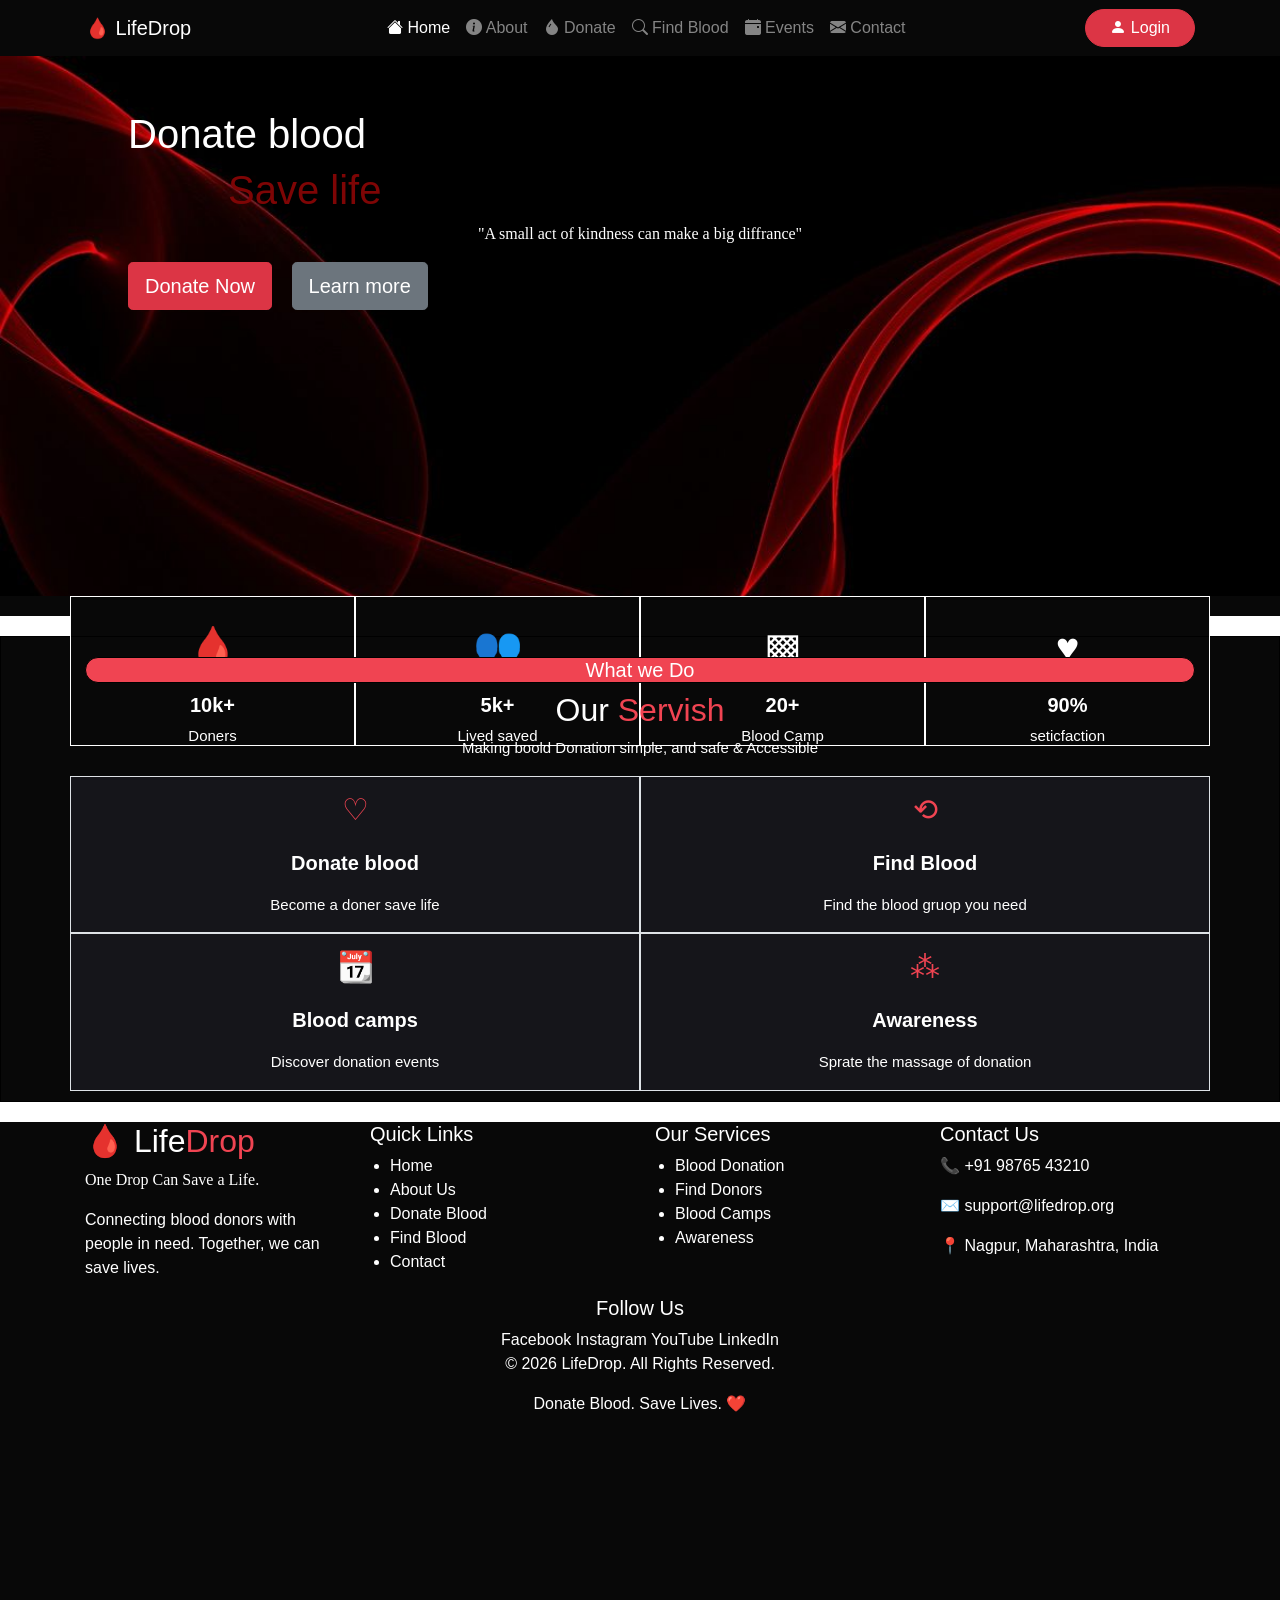
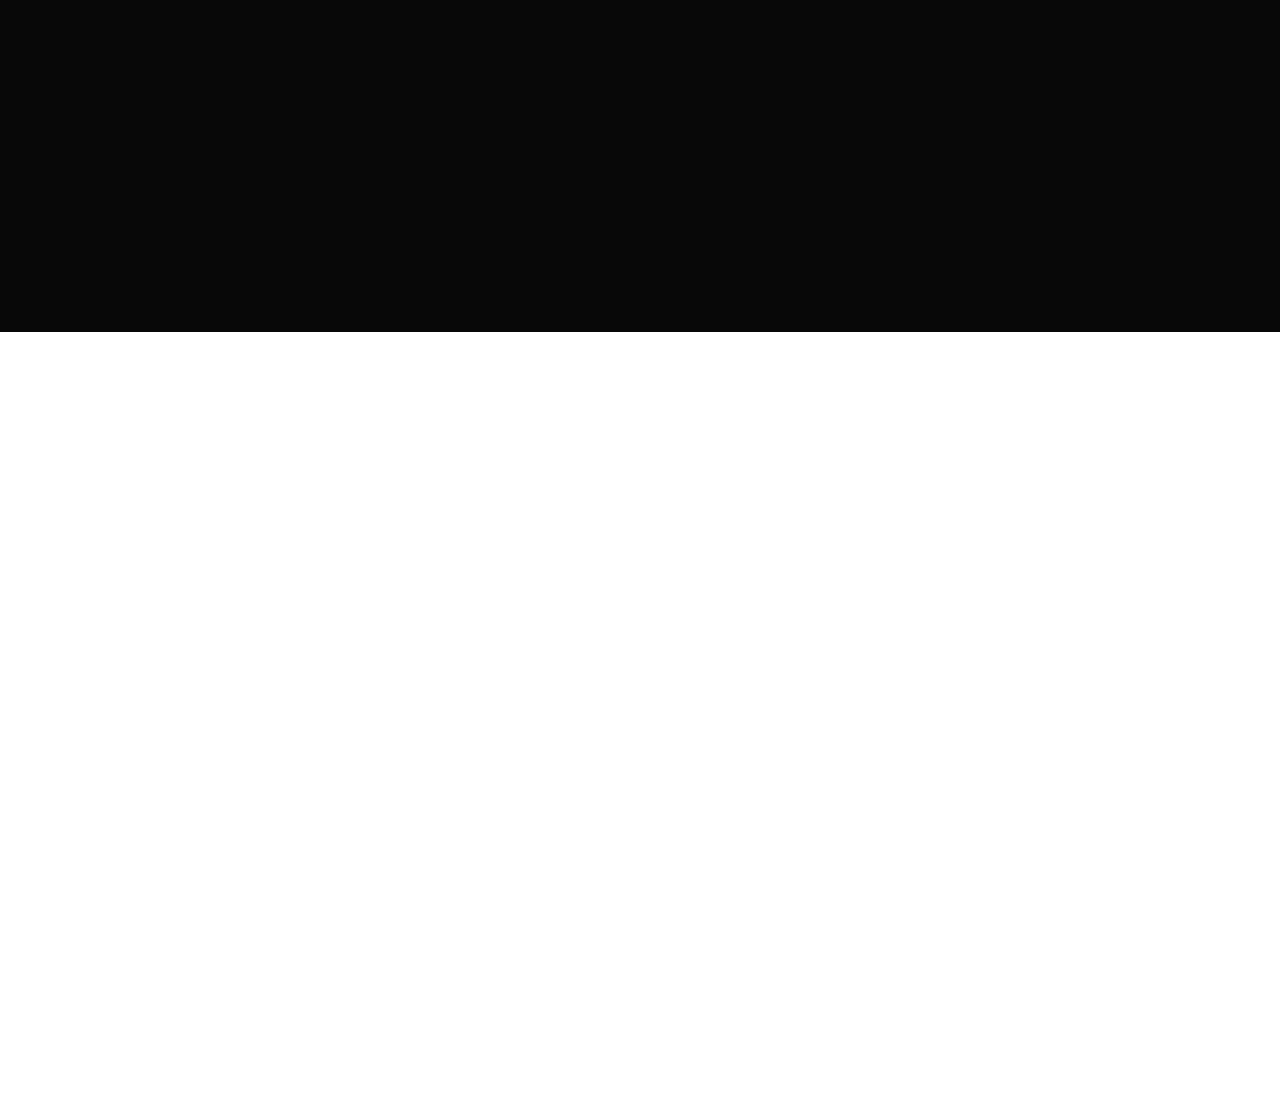
==== index.html @ 9dd8d0e2 "first commit" ====
<!DOCTYPE html>
<html lang="en">

<head>
    <meta charset="UTF-8">
    <link rel="icon" href="Aseats/logo.jpg">
    <meta name="viewport" content="width=device-width, initial-scale=1.0">
    <link rel="stylesheet" href="https://cdn.jsdelivr.net/npm/bootstrap@4.5.3/dist/css/bootstrap.min.css"
        integrity="sha384-TX8t27EcRE3e/ihU7zmQxVncDAy5uIKz4rEkgIXeMed4M0jlfIDPvg6uqKI2xXr2" crossorigin="anonymous">
    <link rel="stylesheet" href="https://cdn.jsdelivr.net/npm/bootstrap-icons@1.11.3/font/bootstrap-icons.css">
    <script src="https://cdn.jsdelivr.net/npm/bootstrap@5.3.3/dist/js/bootstrap.bundle.min.js"></script>


    <title>life-drop</title>
    <link rel="stylesheet" href="style.css">

</head>

<body>
    <div class="p1">
        <nav class="navbar navbar-expand-lg navbar-dark c1">
            <div class="container">


                <a class="navbar-brand" href="#">
                    🩸 LifeDrop
                </a>


                <button class="navbar-toggler" type="button" data-bs-toggle="collapse" data-bs-target="#navbarMenu">
                    <span class="navbar-toggler-icon"></span>
                </button>


                <div class="collapse navbar-collapse" id="navbarMenu">

                    <ul class="navbar-nav mx-auto">

                        <li class="nav-item">
                            <a class="nav-link active" href="index.html">
                                <i class="bi bi-house-fill"></i> Home
                            </a>
                        </li>

                        <li class="nav-item">
                            <a class="nav-link" href="about.html">
                                <i class="bi bi-info-circle-fill"></i> About
                            </a>
                        </li>

                        <li class="nav-item">
                            <a class="nav-link" href="donate.html">
                                <i class="bi bi-droplet-fill"></i> Donate
                            </a>
                        </li>

                        <li class="nav-item">
                            <a class="nav-link" href="find-blood.html">
                                <i class="bi bi-search"></i> Find Blood
                            </a>
                        </li>

                        <li class="nav-item">
                            <a class="nav-link" href="events.html">
                                <i class="bi bi-calendar-event-fill"></i> Events
                            </a>
                        </li>

                        <li class="nav-item">
                            <a class="nav-link" href="contact.html">
                                <i class="bi bi-envelope-fill"></i> Contact
                            </a>
                        </li>

                    </ul>


                    <a href="login.html" class="btn btn-danger rounded-pill px-4">
                        <i class="bi bi-person-fill"></i> Login
                    </a>

                </div>

            </div>
        </nav>

        <div class="hero-section">

            <div class="left">

                <div class="h1">
                    <h1>Donate blood</h1>
                </div>

                <div class="h2">
                    <h1>Save life</h1>
                </div>

                <p class="pa">"A small act of kindness can make a big diffrance"</p>

                <div class="button">

                    <button type="button" class="btn btn-primary btn-lg btn-danger b1"><a href="donate.html">Donate Now
                        </a></button>
                    <button type="button" class="btn btn-secondary btn-lg b2"><a href="#">Learn more</a></button>

                </div>

            </div>

            <div class="right">

                <!-- logo -->
            </div>


        </div>
  <div class="center">
        <div class="container con">
            <div class="row">
                <div class="col-6 col-md-6 col-lg-3 b ">
                    <p class="blood">🩸</p>
                    <h4 class="b-t">10k+</h4>
                    <p class="b-tt">Doners</p>

                </div>


                <div class="col-6 col-md-6 col-lg-3 b">
                    <p class="blood">👥</p>
                    <h4 class="b-t">5k+</h4>
                    <p class="b-tt">Lived saved</p>

                </div>


                <div class="col-6 col-md-6 col-lg-3 b ">
                    <p class="blood">▩</p>
                    <h4 class="b-t">20+</h4>
                    <p class="b-tt">Blood Camp</p>

                </div>


                <div class="col-6 col-md-6 col-lg-3 b">
                    <p class="blood">♥️</p>
                    <h4 class="b-t">90%</h4>
                    <p class="b-tt">seticfaction</p>

                </div>


            </div>
        </div>
</div>
        <section>
            <div class="container hight">

                <div class="row">
                    <div class="col-12 ">

                        <h3 class="si">What we Do</h3>
                        <h2 class="o">Our <span>Servish</span></h1>

                            <p class="li">Making boold Donation simple, and safe & Accessible </p>



                    </div>
                </div>

                <div class="row">

                    <div class="col-12 col-md-6 col-lg-6 border c-1">
                        <p class="hard">♡</p>
                        <p class="donation"> Donate blood </p>
                        <p class="donation-gide">Become a doner save life</p>
                    </div>

                    <div class="col-12 col-md-6 col-lg-6 border c-1">
                        <p class="hard">⟲</p>
                        <p class="donation"> Find Blood </p>
                        <p class="donation-gide">Find the blood gruop you need</p>
                    </div>

                    <div class="col-12 col-md-6 col-lg-6 border c-1">
                        <p class="hard">📆</p>
                        <p class="donation">Blood camps </p>
                        <p class="donation-gide">Discover donation events</p>
                    </div>

                    <div class="col-12 col-md-6 col-lg-6 border c-1">
                        <p class="hard">⁂</p>
                        <p class="donation">Awareness </p>
                        <p class="donation-gide">Sprate the massage of donation</p>
                    </div>
                </div>
            </div>

        </section>

     
<footer class="lifedrop-footer">
    <div class="container">
        <div class="row">

            <div class="col-12 col-md-6 col-lg-3">
                <h2 class="footer-logo">
                    🩸 Life<span>Drop</span>
                </h2>
                <p class="save-tag">One Drop Can Save a Life.</p>
                <p>
                    Connecting blood donors with people
                    in need. Together, we can save lives.
                </p>
            </div>

            <div class="col-6 col-md-6 col-lg-3 ">
                <h5>Quick Links</h5>
                <ul class="q-1">
                    <li>
                        <a href="index.html">Home</a>
                    </li>
                    <li>
                        <a href="about.html">About Us</a>
                    </li>
                    <li>
                        <a href="donate.html">Donate Blood</a>
                    </li>
                    <li>
                        <a href="find-blood.html">Find Blood</a>
                    </li>
                    <li>
                        <a href="contact.html">Contact</a>
                    </li>
                </ul>
            </div>

            <div class="col-6 col-md-6 col-lg-3">
                <h5>Our Services</h5>
                <ul class="q-1">
                    <li>
                        <a href="donate.html">Blood Donation</a>
                    </li>
                    <li>
                        <a href="find-blood.html">Find Donors</a>
                    </li>
                    <li>
                        <a href="events.html">Blood Camps</a>
                    </li>
                    <li>
                        <a href="#">Awareness</a>
                    </li>
                </ul>
            </div>

            <div class="col-12 col-md-6 col-lg-3 end">
                <h5>Contact Us</h5>
                <p>📞 +91 98765 43210</p>
                <p>✉ support@lifedrop.org</p>
                <p>📍 Nagpur, Maharashtra, India</p>
            </div>

        </div>

        <div class="footer-social">
            <h5>Follow Us</h5>
            <a href="#">Facebook</a>
            <a href="#">Instagram</a>
            <a href="#">YouTube</a>
            <a href="#">LinkedIn</a>
        </div>

        <div class="footer-bottom">
            <p>© 2026 LifeDrop. All Rights Reserved.</p>
            <p>Donate Blood. Save Lives. ❤️</p>
        </div>
    </div>
</footer>

   
    </div>
</body>

</html>
---- style.css ----
*{
    margin: 0;
    padding: 0;
    box-sizing: border-box;
}

.p1{

    height: 300vh;
    width: 100%;
    /* background-color: #080808; */
}
.c1{

    background-color: #080808;
    color: white;
    position: sticky;
    top: 0;
    z-index: 1;

}

.hero-section{

    height: 20%;
    width: 100%;
    background-image: url("Aseats/hero1.jpg");
    background-size: cover;
    /* border: 1px solid black; */
    display: flex;
    justify-content: center;
    align-items: center;
    
}

.left{

    height: 80%;
    width: 80%;
    /* border: 1px solid black; */
}
.right{
    display: none;
}

.h1{

    font-size:1px;
    color: white;
}
.h2{
   width: 60%;
   margin-left:  100px; 
   color: rgb(126, 5, 5);
}

.pa{
    font-family:cursive;
    text-align: center;
    color: white;
}

.button :hover{

    background-color: rgb(19, 1, 1);
    color: white;


}
a{
    color: white;
    
}

.b2{

    margin-left: 15px;
}

.center{

    background-color: #080808;
    height: 20px;
}
.con{
    
    background-color: #160509;
    background-color: #080808;
} 


.blood{
    font-size: 40px;
    text-align: center;
    margin-top: 20px;
    /* border: 1px solid black; */
}
.blood:hover{
    transform: scale(1.5);
    
}
.b-t{

    font-size: 20px;
    text-align: center;
    font-weight: 800;
    
}
.b-tt{

    font-size: 15px;
    text-align: center;
    
}
.b{
    height: 150px;
    border: 1px solid white;
    color: white;
    /* border: 1px solid black; */
}

section{

  
    width: 100%;
    text-align: center;
    margin-top: 20px;
    border: 1px solid black;
    background-color: #080808;
    color: white;
    padding: 10px;
}
.si{
    margin-top: 10px;
    font-size: 20px;
    border: 1px solid black;
    border-radius: 20px;
    background-color: #F04452;
}
span{

    color: #F04452;
}
.li{

    font-size: 15px;

}

.se{

    font-size: 15px;
}

.hard{

    font-size: 30px;
    color: #F04452;
    margin-top: 10px;
}

.donation{
    font-size: 20px;
    font-weight: 700;
}

.donation-gide{

    font-size: 15px;

}
.c-1{

    background-color: #15151A;
}

.lifedrop-footer{
    height: 30%;
    background-color: #160509;
    background-color: #080808;
    margin-top: 20px;
    color: white;
}


.save-tag{


    font-family: cursive;
}

.q-1{

    margin-left: 20px;
}


.footer-social,.footer-bottom{

    text-align: center;
}
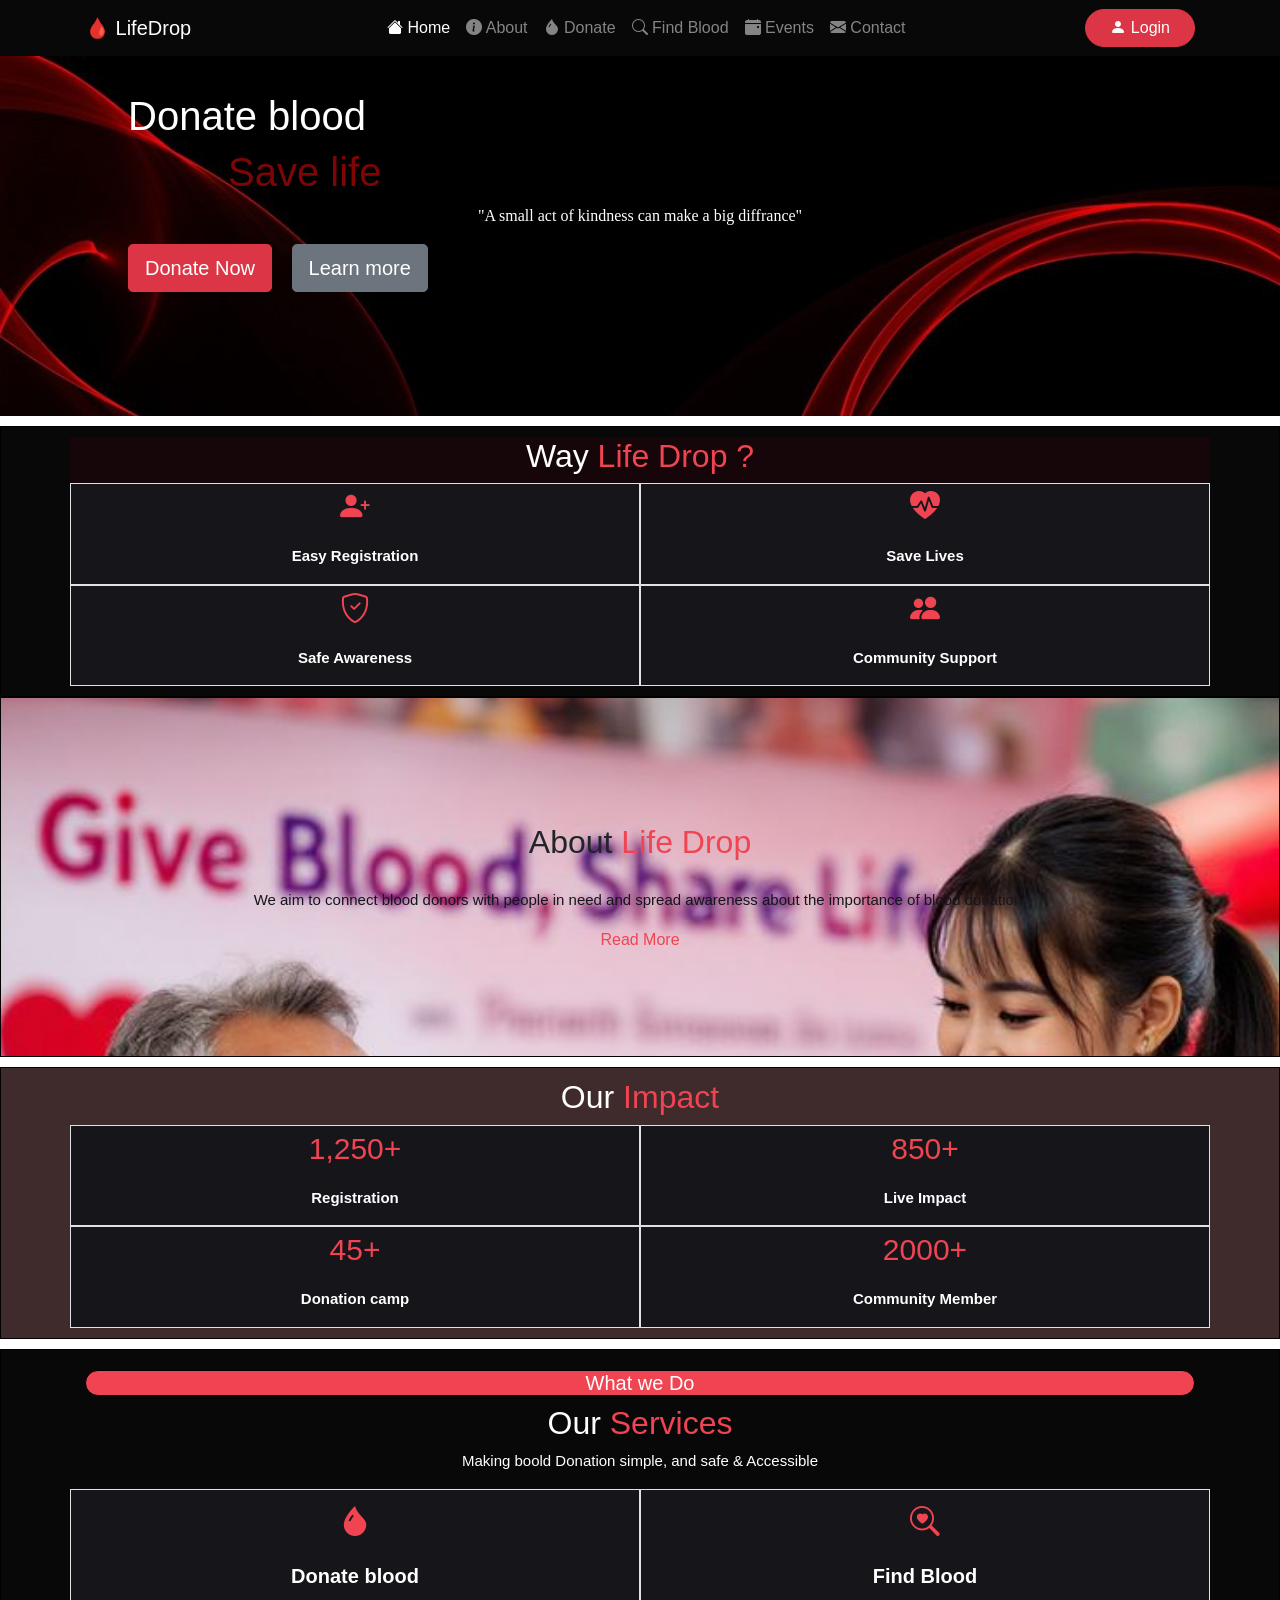
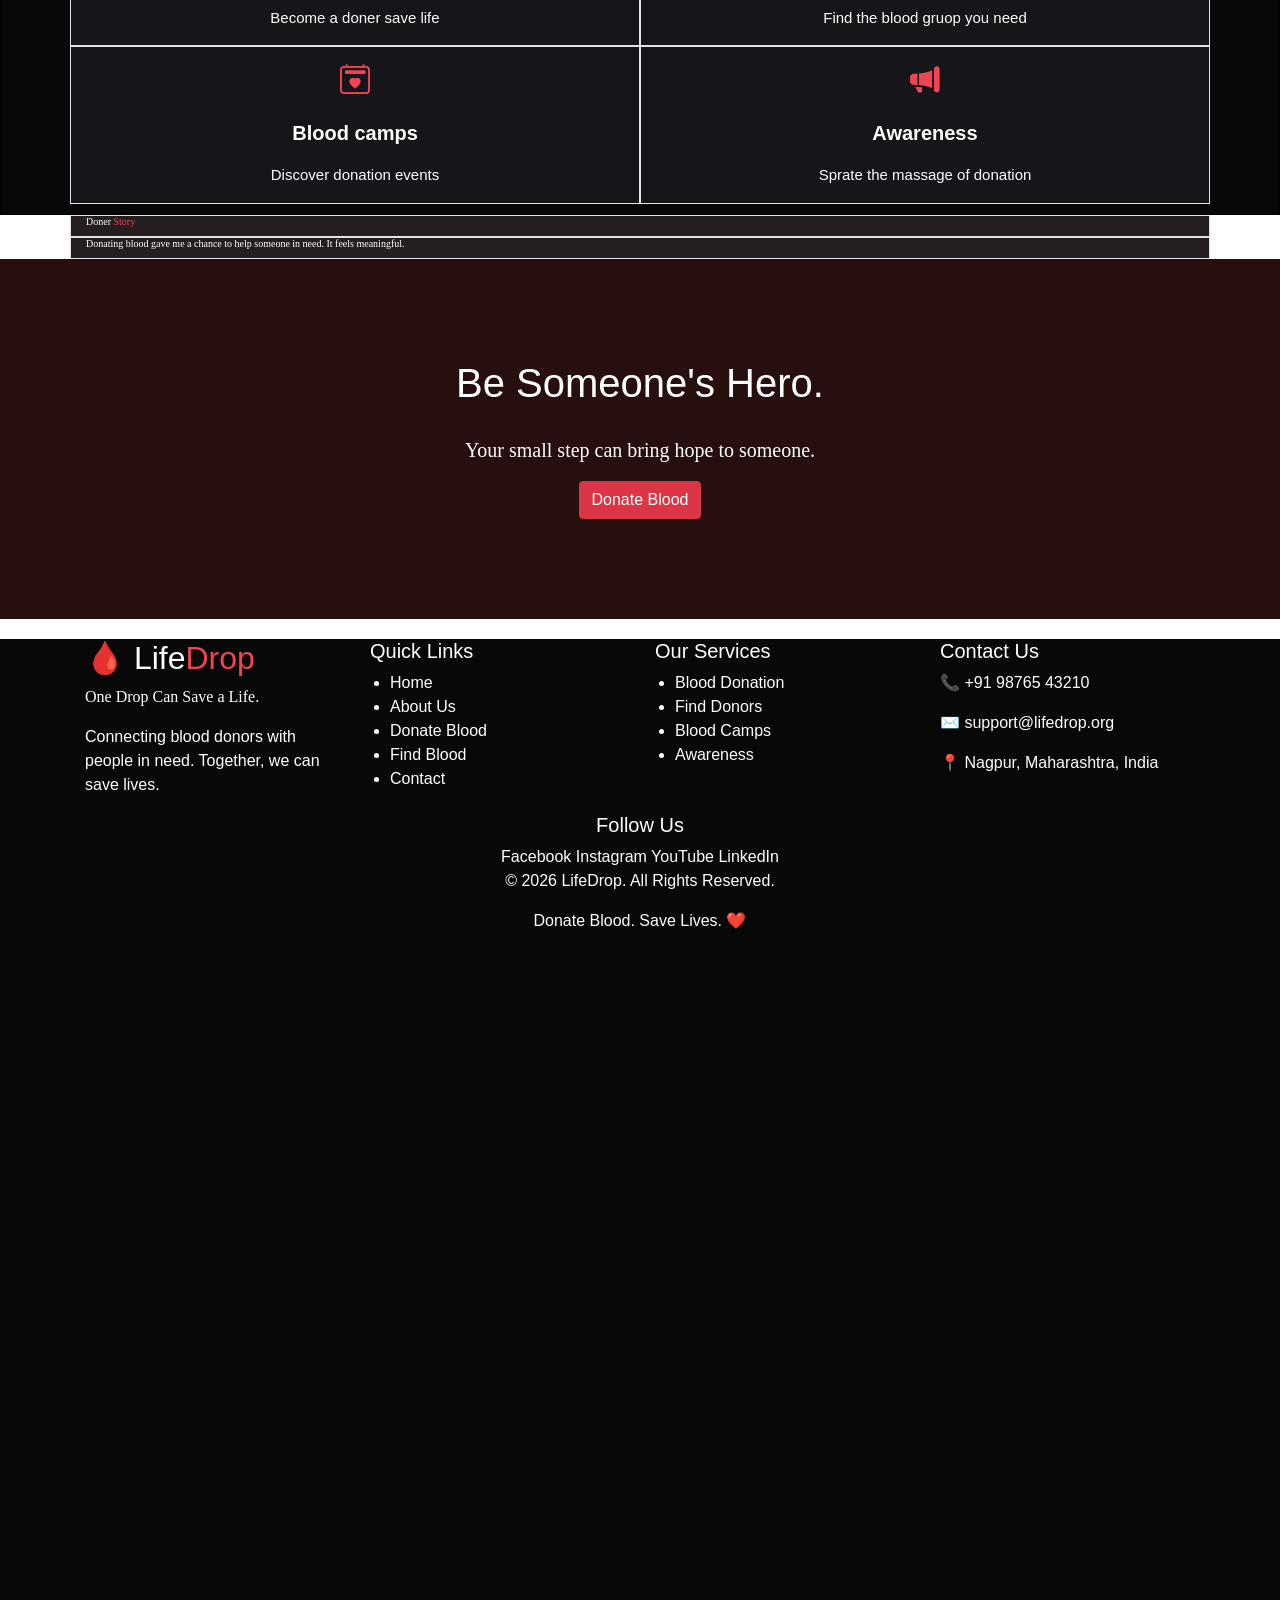
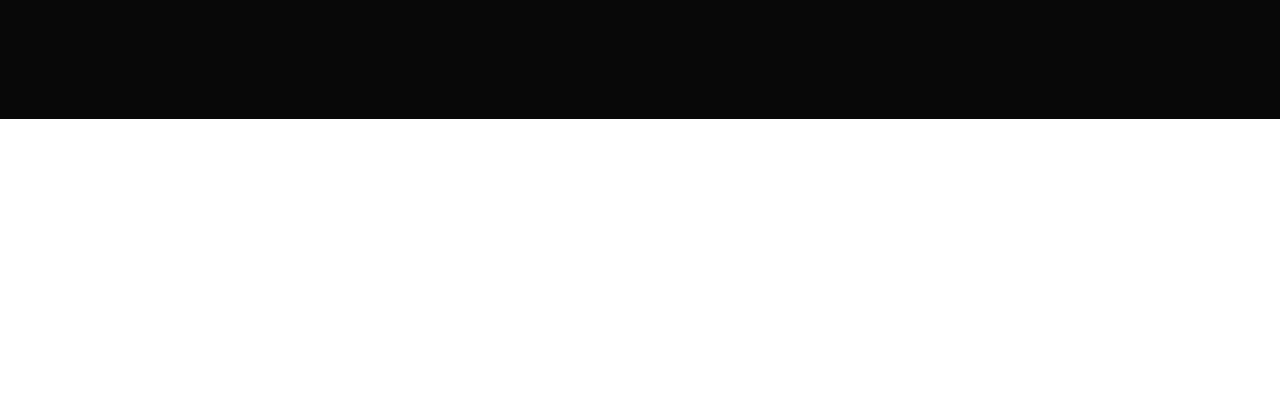
==== commit 9d429c1a: "all commit" ====
--- a/index.html
+++ b/index.html
@@ -115,7 +115,7 @@
 
 
         </div>
-  <div class="center">
+        <!-- <div class="center">
         <div class="container con">
             <div class="row">
                 <div class="col-6 col-md-6 col-lg-3 b ">
@@ -152,7 +152,124 @@
 
             </div>
         </div>
-</div>
+</div> -->
+
+
+
+        <section class="abut-life">
+
+            <div class="container cange-color">
+
+                <div class="row">
+                    <div class="col-12">
+
+                        <h2 class="o">Way <span>Life Drop ?</span></h2>
+
+                    </div>
+                </div>
+
+                <div class="row">
+
+                    <div class="col-12 col-md-6 col-lg-6 border c-1">
+
+                        <p class="contect-1"><i class="bi bi-person-plus-fill"></i>
+                        </p>
+                        <p class="contect-info">Easy Registration</p>
+
+                    </div>
+
+                    <div class="col-12 col-md-6 col-lg-6 border c-1">
+
+                        <p class="contect-1"><i class="bi bi-heart-pulse-fill"></i>
+                        </p>
+                        <p class="contect-info">Save Lives</p>
+
+                    </div>
+
+                    <div class="col-12 col-md-6 col-lg-6 border c-1">
+
+                        <p class="contect-1"><i class="bi bi-shield-check"></i>
+                        </p>
+                        <p class="contect-info">Safe Awareness</p>
+
+                    </div>
+
+                    <div class="col-12 col-md-6 col-lg-6 border c-1">
+
+                        <p class="contect-1"><i class="bi bi-people-fill"></i>
+                        </p>
+                        <p class="contect-info">Community Support</p>
+
+                    </div>
+
+                </div>
+
+            </div>
+
+        </section>
+
+
+        <div class="about-sec">
+
+            <div class="a1"><h2>About <span>Life Drop</span></h2></div>
+            <div class="para"><p class="para">We aim to connect blood donors with people in need and spread awareness about the importance of blood donation.</p></div>
+
+            <div class="ancar"><a class="ancar" href="about.html">Read More</a></div>
+        </div>
+
+  <section class="Our-impact">
+
+            <div class="container ">
+
+                <div class="row">
+                    <div class="col-12 ">
+
+                        <h2 class="o">Our <span>Impact</span></h2>
+
+                    </div>
+                </div>
+
+                <div class="row">
+
+                    <div class="col-12 col-md-6 col-lg-6 border c-1">
+
+                        <p class="contect-1">1,250+
+                        </p>
+                        <p class="contect-info">Registration</p>
+
+                    </div>
+
+                    <div class="col-12 col-md-6 col-lg-6 border c-1">
+
+                        <p class="contect-1">850+
+                        </p>
+                        <p class="contect-info">Live Impact</p>
+
+                    </div>
+
+                    <div class="col-12 col-md-6 col-lg-6 border c-1">
+
+                        <p class="contect-1">45+
+                        </p>
+                        <p class="contect-info">Donation camp</p>
+
+                    </div>
+
+                    <div class="col-12 col-md-6 col-lg-6 border c-1">
+
+                        <p class="contect-1">2000+
+                        </p>
+                        <p class="contect-info">Community Member</p>
+
+                    </div>
+
+                </div>
+
+            </div>
+
+        </section>
+
+
         <section>
             <div class="container hight">
 
@@ -160,7 +277,7 @@
                     <div class="col-12 ">
 
                         <h3 class="si">What we Do</h3>
-                        <h2 class="o">Our <span>Servish</span></h1>
+                        <h2 class="o">Our <span>Services</span></h1>
 
                             <p class="li">Making boold Donation simple, and safe & Accessible </p>
 
@@ -172,25 +289,29 @@
                 <div class="row">
 
                     <div class="col-12 col-md-6 col-lg-6 border c-1">
-                        <p class="hard">♡</p>
+                        <p class="hard"><i class="bi bi-droplet-fill"></i>
+                        </p>
                         <p class="donation"> Donate blood </p>
                         <p class="donation-gide">Become a doner save life</p>
                     </div>
 
                     <div class="col-12 col-md-6 col-lg-6 border c-1">
-                        <p class="hard">⟲</p>
+                        <p class="hard"><i class="bi bi-search-heart"></i>
+                        </p>
                         <p class="donation"> Find Blood </p>
                         <p class="donation-gide">Find the blood gruop you need</p>
                     </div>
 
                     <div class="col-12 col-md-6 col-lg-6 border c-1">
-                        <p class="hard">📆</p>
+                        <p class="hard"><i class="bi bi-calendar2-heart"></i>
+                        </p>
                         <p class="donation">Blood camps </p>
                         <p class="donation-gide">Discover donation events</p>
                     </div>
 
                     <div class="col-12 col-md-6 col-lg-6 border c-1">
-                        <p class="hard">⁂</p>
+                        <p class="hard"><i class="bi bi-megaphone-fill"></i>
+                        </p>
                         <p class="donation">Awareness </p>
                         <p class="donation-gide">Sprate the massage of donation</p>
                     </div>
@@ -198,87 +319,119 @@
             </div>
 
         </section>
-
-     
-<footer class="lifedrop-footer">
-    <div class="container">
-        <div class="row">
-
-            <div class="col-12 col-md-6 col-lg-3">
-                <h2 class="footer-logo">
-                    🩸 Life<span>Drop</span>
-                </h2>
-                <p class="save-tag">One Drop Can Save a Life.</p>
-                <p>
-                    Connecting blood donors with people
-                    in need. Together, we can save lives.
-                </p>
-            </div>
-
-            <div class="col-6 col-md-6 col-lg-3 ">
-                <h5>Quick Links</h5>
-                <ul class="q-1">
-                    <li>
-                        <a href="index.html">Home</a>
-                    </li>
-                    <li>
-                        <a href="about.html">About Us</a>
-                    </li>
-                    <li>
-                        <a href="donate.html">Donate Blood</a>
-                    </li>
-                    <li>
-                        <a href="find-blood.html">Find Blood</a>
-                    </li>
-                    <li>
-                        <a href="contact.html">Contact</a>
-                    </li>
-                </ul>
-            </div>
-
-            <div class="col-6 col-md-6 col-lg-3">
-                <h5>Our Services</h5>
-                <ul class="q-1">
-                    <li>
-                        <a href="donate.html">Blood Donation</a>
-                    </li>
-                    <li>
-                        <a href="find-blood.html">Find Donors</a>
-                    </li>
-                    <li>
-                        <a href="events.html">Blood Camps</a>
-                    </li>
-                    <li>
-                        <a href="#">Awareness</a>
-                    </li>
-                </ul>
-            </div>
-
-            <div class="col-12 col-md-6 col-lg-3 end">
-                <h5>Contact Us</h5>
-                <p>📞 +91 98765 43210</p>
-                <p>✉ support@lifedrop.org</p>
-                <p>📍 Nagpur, Maharashtra, India</p>
-            </div>
-
-        </div>
-
-        <div class="footer-social">
-            <h5>Follow Us</h5>
-            <a href="#">Facebook</a>
-            <a href="#">Instagram</a>
-            <a href="#">YouTube</a>
-            <a href="#">LinkedIn</a>
-        </div>
-
-        <div class="footer-bottom">
-            <p>© 2026 LifeDrop. All Rights Reserved.</p>
-            <p>Donate Blood. Save Lives. ❤️</p>
-        </div>
+            
+  
+        <div class="container ">
+
+                <div class="row h">
+                    <div class="col-12 border c-2">
+
+                        <h2 class="o-1">Doner <span>Story</span></h2>
+
+                    </div>
+
+                    <div class="col-12 border c-2">
+
+                        
+                        <h2 class="o-1">Donating blood gave me a chance to help someone in need. It feels meaningful.</h2>
+                    </div>
+
+                    </div>
+                </div>
+
+       <div class="become-doner">
+
+          <div class="some"><h1>Be Someone's Hero.</h1></div>
+          <div class="para-1"><p class="para-1">Your small step can bring hope to someone.</p></div>
+
+         <div><button type="button" class="btn btn-danger">Donate Blood</button></div>  
+
+       </div>
+    
+
+
+
+        <footer class="lifedrop-footer">
+            <div class="container">
+                <div class="row">
+
+                    <div class="col-12 col-md-6 col-lg-3">
+                        <h2 class="footer-logo">
+                            🩸 Life<span>Drop</span>
+                        </h2>
+                        <p class="save-tag">One Drop Can Save a Life.</p>
+                        <p>
+                            Connecting blood donors with people
+                            in need. Together, we can save lives.
+                        </p>
+                    </div>
+
+                    <div class="col-6 col-md-6 col-lg-3 ">
+                        <h5>Quick Links</h5>
+                        <ul class="q-1">
+                            <li>
+                                <a href="index.html">Home</a>
+                            </li>
+                            <li>
+                                <a href="about.html">About Us</a>
+                            </li>
+                            <li>
+                                <a href="donate.html">Donate Blood</a>
+                            </li>
+                            <li>
+                                <a href="find-blood.html">Find Blood</a>
+                            </li>
+                            <li>
+                                <a href="contact.html">Contact</a>
+                            </li>
+                        </ul>
+                    </div>
+
+                    <div class="col-6 col-md-6 col-lg-3">
+                        <h5>Our Services</h5>
+                        <ul class="q-1">
+                            <li>
+                                <a href="donate.html">Blood Donation</a>
+                            </li>
+                            <li>
+                                <a href="find-blood.html">Find Donors</a>
+                            </li>
+                            <li>
+                                <a href="events.html">Blood Camps</a>
+                            </li>
+                            <li>
+                                <a href="#">Awareness</a>
+                            </li>
+                        </ul>
+                    </div>
+
+                    <div class="col-12 col-md-6 col-lg-3 end">
+                        <h5>Contact Us</h5>
+                        <p>📞 +91 98765 43210</p>
+                        <p>✉ support@lifedrop.org</p>
+                        <p>📍 Nagpur, Maharashtra, India</p>
+                    </div>
+
+                </div>
+
+                <div class="footer-social">
+                    <h5>Follow Us</h5>
+                    <a href="#">Facebook</a>
+                    <a href="#">Instagram</a>
+                    <a href="#">YouTube</a>
+                    <a href="#">LinkedIn</a>
+                </div>
+
+                <div class="footer-bottom">
+                    <p>© 2026 LifeDrop. All Rights Reserved.</p>
+                    <p>Donate Blood. Save Lives. ❤️</p>
+                </div>
+            </div>
+        </footer>
+
+
     </div>
-</footer>
-
-   
+
     </div>
 </body>
 
--- a/style.css
+++ b/style.css
@@ -6,7 +6,7 @@
 
 .p1{
 
-    height: 300vh;
+    height: 400vh;
     width: 100%;
     /* background-color: #080808; */
 }
@@ -22,7 +22,7 @@
 
 .hero-section{
 
-    height: 20%;
+    height: 10%;
     width: 100%;
     background-image: url("Aseats/hero1.jpg");
     background-size: cover;
@@ -80,51 +80,74 @@
 .center{
 
     background-color: #080808;
-    height: 20px;
-}
-.con{
-    
+    height: 20%;
+}
+
+.cange-color{
+
     background-color: #160509;
-    background-color: #080808;
-} 
-
-
-.blood{
-    font-size: 40px;
-    text-align: center;
-    margin-top: 20px;
-    /* border: 1px solid black; */
-}
-.blood:hover{
-    transform: scale(1.5);
-    
-}
-.b-t{
-
-    font-size: 20px;
-    text-align: center;
-    font-weight: 800;
-    
-}
-.b-tt{
-
-    font-size: 15px;
-    text-align: center;
-    
-}
-.b{
-    height: 150px;
-    border: 1px solid white;
-    color: white;
-    /* border: 1px solid black; */
-}
+}
+
+
+.contect-1{
+
+    font-size: 30px;
+    color: #F04452;
+}
+
+.contect-info{
+
+    font-size: 15px;
+    font-weight: 700;
+}
+
+.about-sec{
+
+
+    height: 10%;
+    width: 100%;
+    border: 1px solid black;
+    background-image: url("Aseats/About-sec.jpg");
+    background-size: cover;
+    display: flex;
+    flex-direction: column;
+    justify-content: center;
+    align-items: center;
+
+
+}
+
+.a1{
+
+   margin:20px ;  
+    
+}
+
+.para{
+    font-size: 15px;
+    text-align: center;
+    color: #15151A;
+}
+
+.ancar{
+
+    color: #F04452;
+}
+
+
+.Our-impact{
+
+    background-color: #3f2b2c;
+}
+
+
 
 section{
 
   
     width: 100%;
     text-align: center;
-    margin-top: 20px;
+    margin-top: 10px;
     border: 1px solid black;
     background-color: #080808;
     color: white;
@@ -164,6 +187,7 @@
     font-weight: 700;
 }
 
+
 .donation-gide{
 
     font-size: 15px;
@@ -173,6 +197,49 @@
 
     background-color: #15151A;
 }
+
+.c-2{
+
+    background-color: #251e1e;
+    
+    
+}
+.o-1{
+
+    color: white;
+    font-family:cursive;
+    font-size: 10px;
+}
+
+
+
+
+.become-doner{
+
+    height: 10%;
+    width: 100%;
+    background-color: #270f10;
+    color: white;
+    /* border: 1px solid black; */
+    display: flex;
+    flex-direction: column;
+    align-items: center;
+    justify-content: center;
+  
+}
+
+
+.para-1{
+
+    font-size: 20px;
+    color: white;
+    text-align: center;
+    font-family: cursive;
+    margin-top: 10px;
+}
+
+
+
 
 .lifedrop-footer{
     height: 30%;
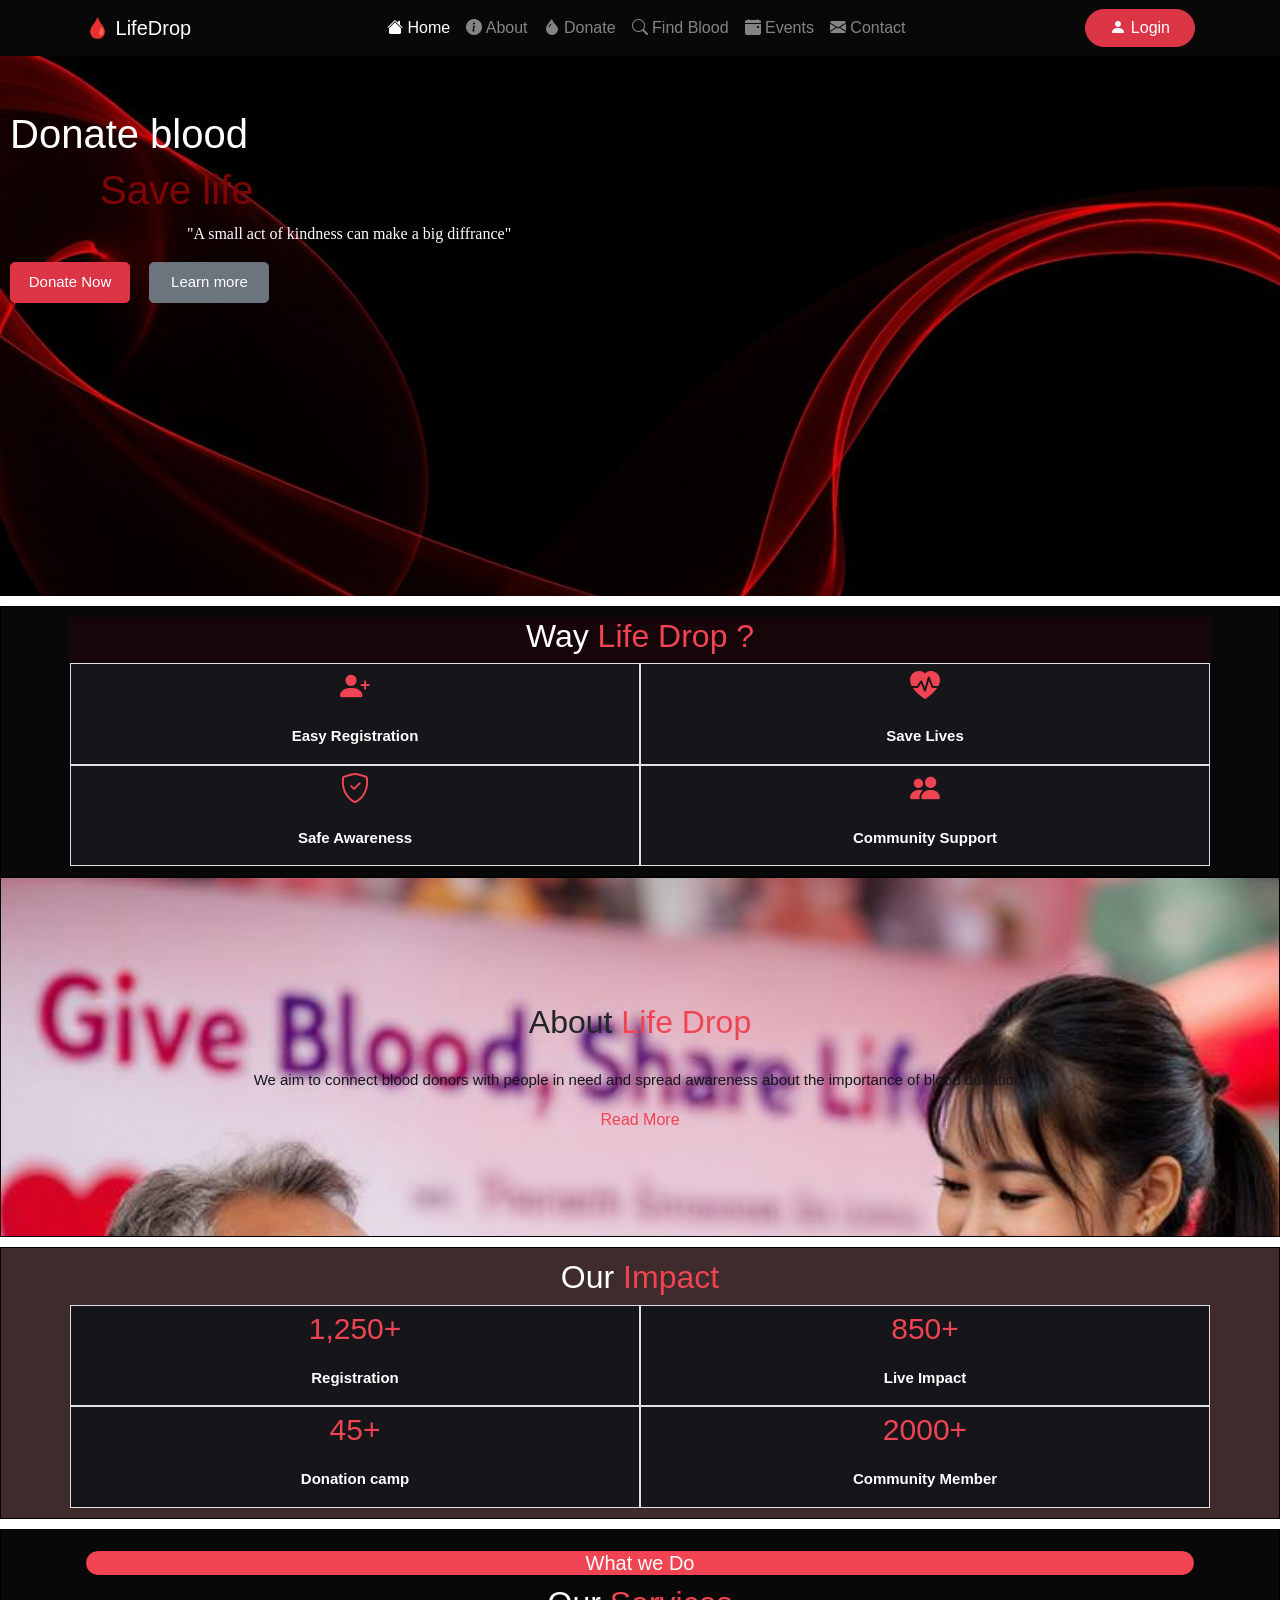
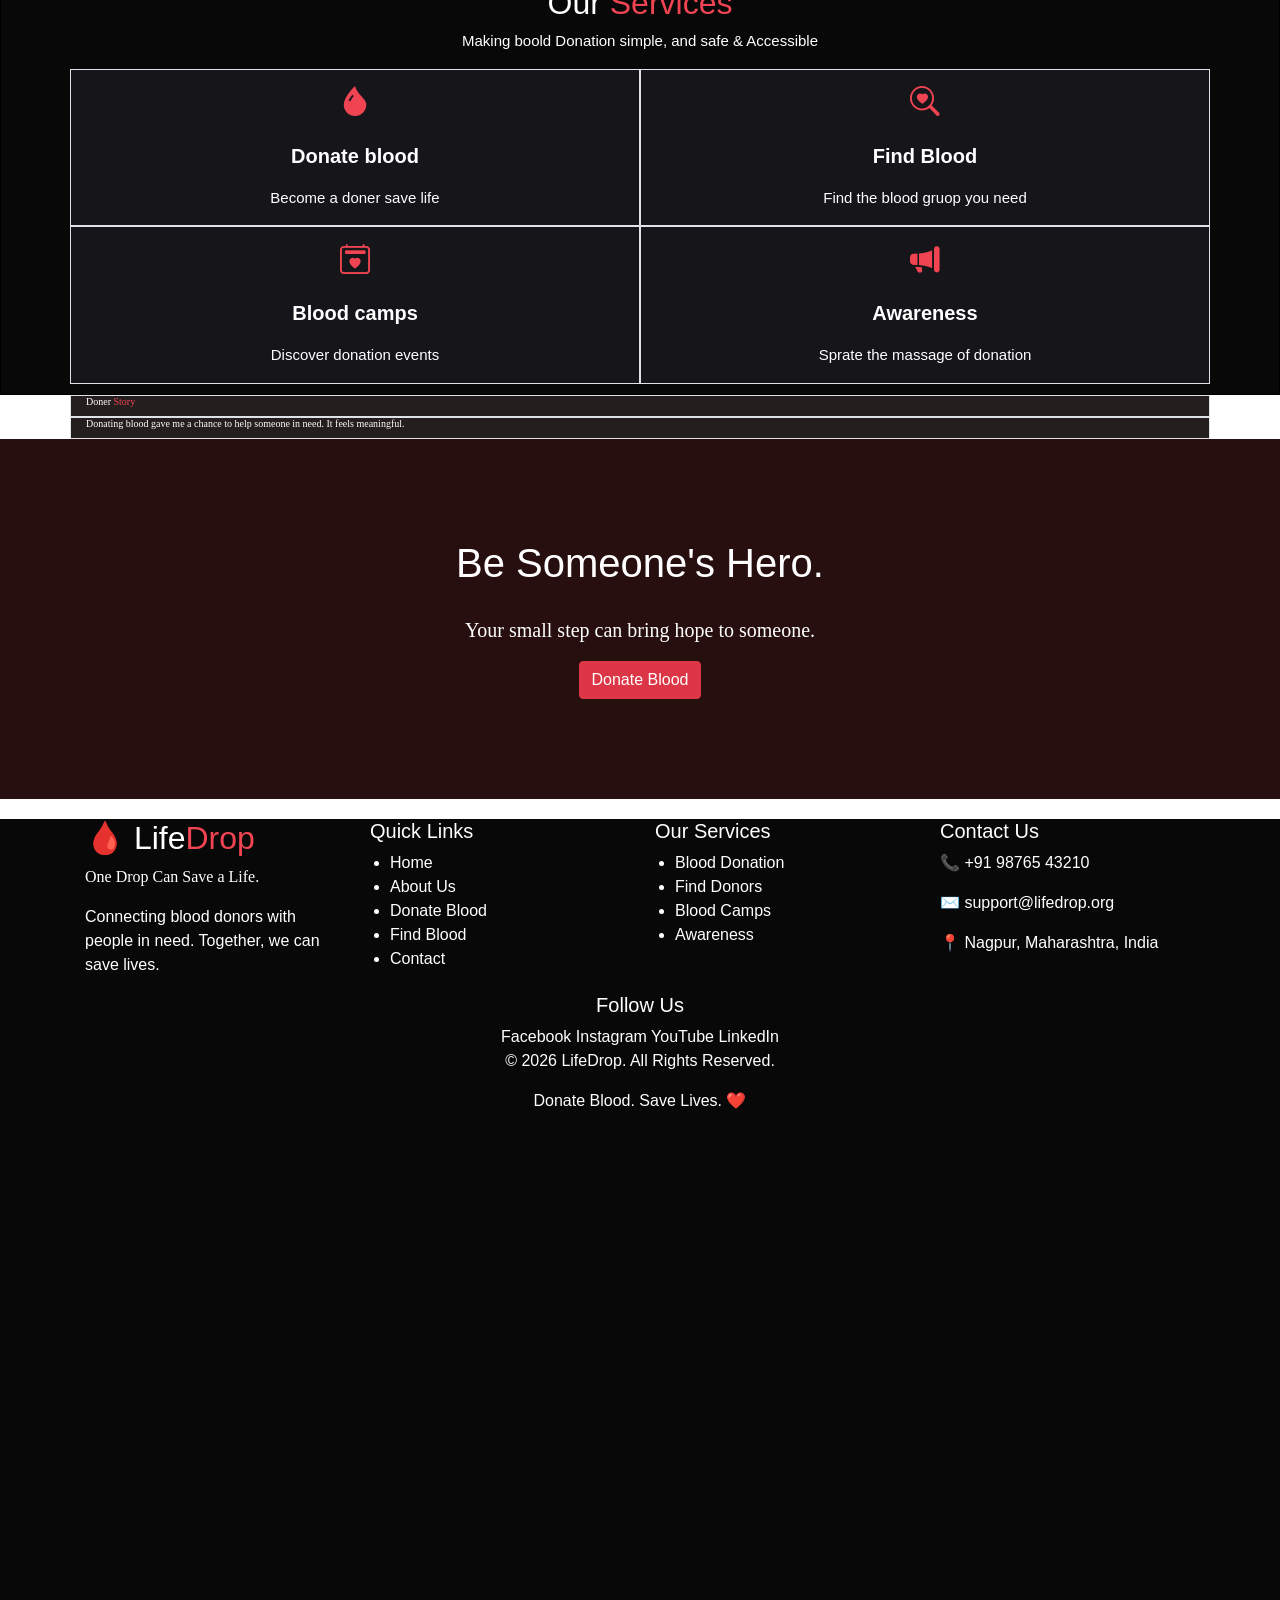
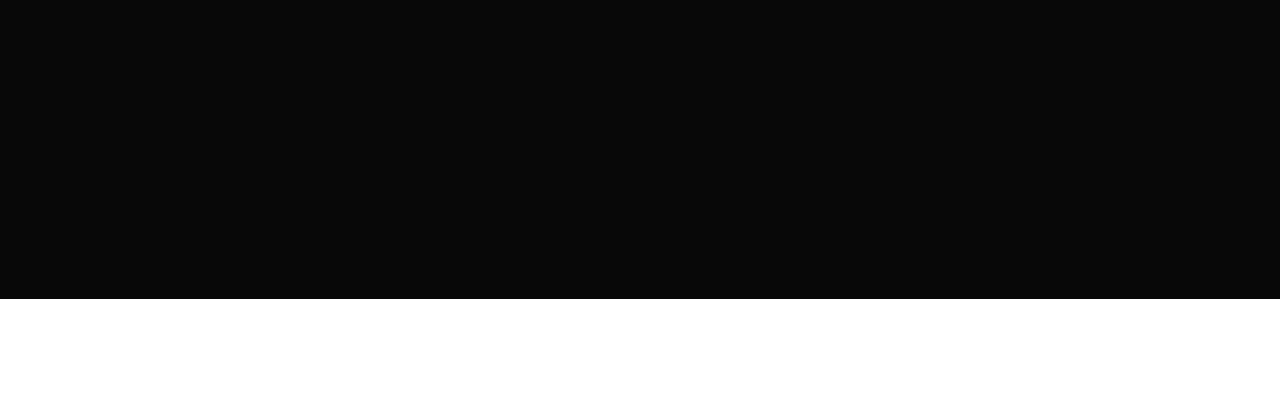
==== commit cd15af1c: "all commit" ====
--- a/index.html
+++ b/index.html
@@ -100,7 +100,7 @@
 
                 <div class="button">
 
-                    <button type="button" class="btn btn-primary btn-lg btn-danger b1"><a href="donate.html">Donate Now
+                    <button type="button" class="btn btn-primary btn-lg btn-danger b1 "><a href="donate.html">Donate Now
                         </a></button>
                     <button type="button" class="btn btn-secondary btn-lg b2"><a href="#">Learn more</a></button>
 
@@ -289,30 +289,30 @@
                 <div class="row">
 
                     <div class="col-12 col-md-6 col-lg-6 border c-1">
-                        <p class="hard"><i class="bi bi-droplet-fill"></i>
-                        </p>
-                        <p class="donation"> Donate blood </p>
+                        <p class="hard"><i class="bi bi-droplet-fill"></i></i>
+                        </p>
+                        <p class="donation"><a href="donate.html">Donate blood</a>  </p>
                         <p class="donation-gide">Become a doner save life</p>
                     </div>
 
                     <div class="col-12 col-md-6 col-lg-6 border c-1">
-                        <p class="hard"><i class="bi bi-search-heart"></i>
-                        </p>
-                        <p class="donation"> Find Blood </p>
+                        <p class="hard"><i class="bi bi-search-heart"></a></i>
+                        </p>
+                        <p class="donation"> <a href="find-blood.html">Find Blood </a> </p>
                         <p class="donation-gide">Find the blood gruop you need</p>
                     </div>
 
                     <div class="col-12 col-md-6 col-lg-6 border c-1">
                         <p class="hard"><i class="bi bi-calendar2-heart"></i>
                         </p>
-                        <p class="donation">Blood camps </p>
+                        <p class="donation"><a href="events.html">Blood camps </a> </p>
                         <p class="donation-gide">Discover donation events</p>
                     </div>
 
                     <div class="col-12 col-md-6 col-lg-6 border c-1">
                         <p class="hard"><i class="bi bi-megaphone-fill"></i>
                         </p>
-                        <p class="donation">Awareness </p>
+                        <p class="donation"> <a href="contact.html">Awareness</a>  </p>
                         <p class="donation-gide">Sprate the massage of donation</p>
                     </div>
                 </div>
--- a/style.css
+++ b/style.css
@@ -36,7 +36,7 @@
 .left{
 
     height: 80%;
-    width: 80%;
+    width: 100%;
     /* border: 1px solid black; */
 }
 .right{
@@ -44,7 +44,7 @@
 }
 
 .h1{
-
+    margin-left: 10px;
     font-size:1px;
     color: white;
 }
@@ -71,10 +71,17 @@
     color: white;
     
 }
+.b1{
+
+    font-size: 15px;
+    width: 120px;
+    margin-left: 10px;
+}
 
 .b2{
-
+     font-size: 15px;
     margin-left: 15px;
+      width: 120px;
 }
 
 .center{
@@ -266,3 +273,28 @@
 
     text-align: center;
 }
+
+
+@media (min-width : 768px)  {
+
+
+.hero-section{
+
+    height: 15%;
+}
+
+
+    .left{
+        width: 60%;
+    }
+    
+    .right{
+
+        display: inline;
+        width: 50%;
+        height: 80%;
+      
+       
+    }
+
+}
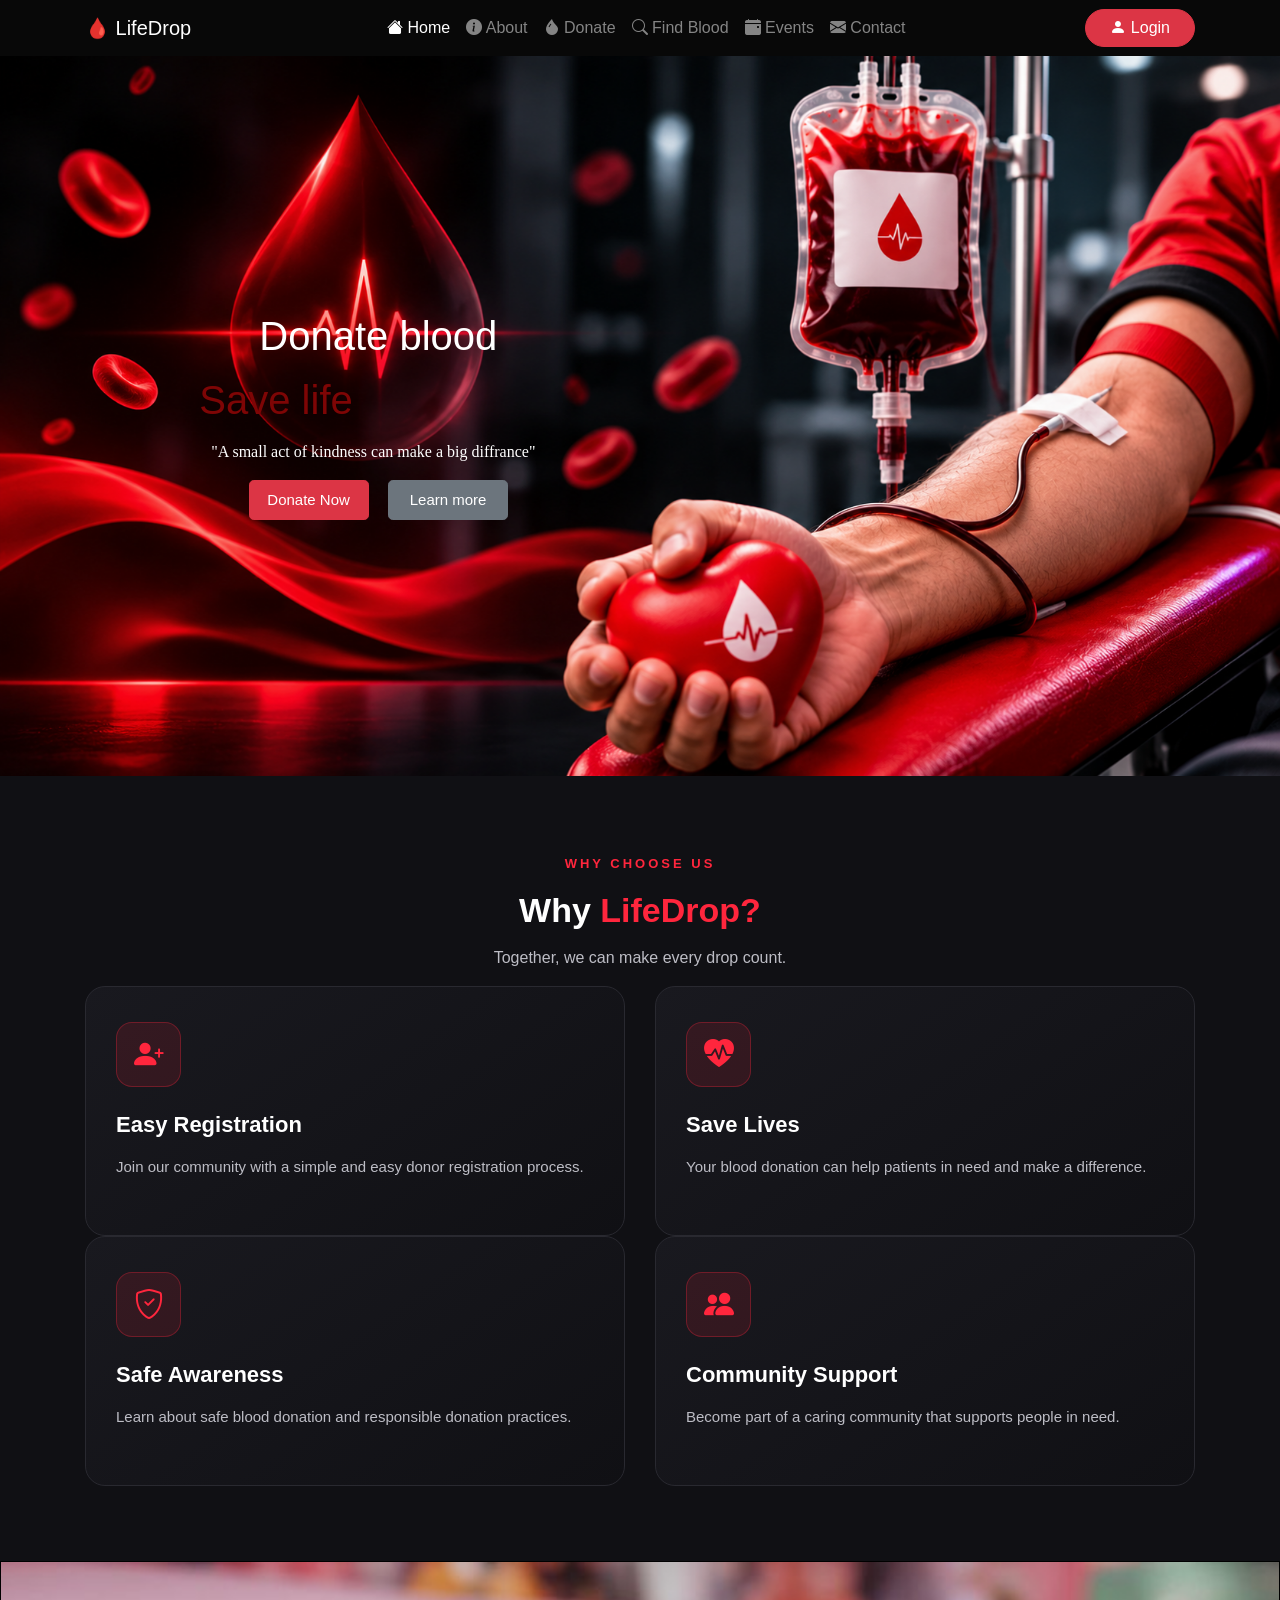
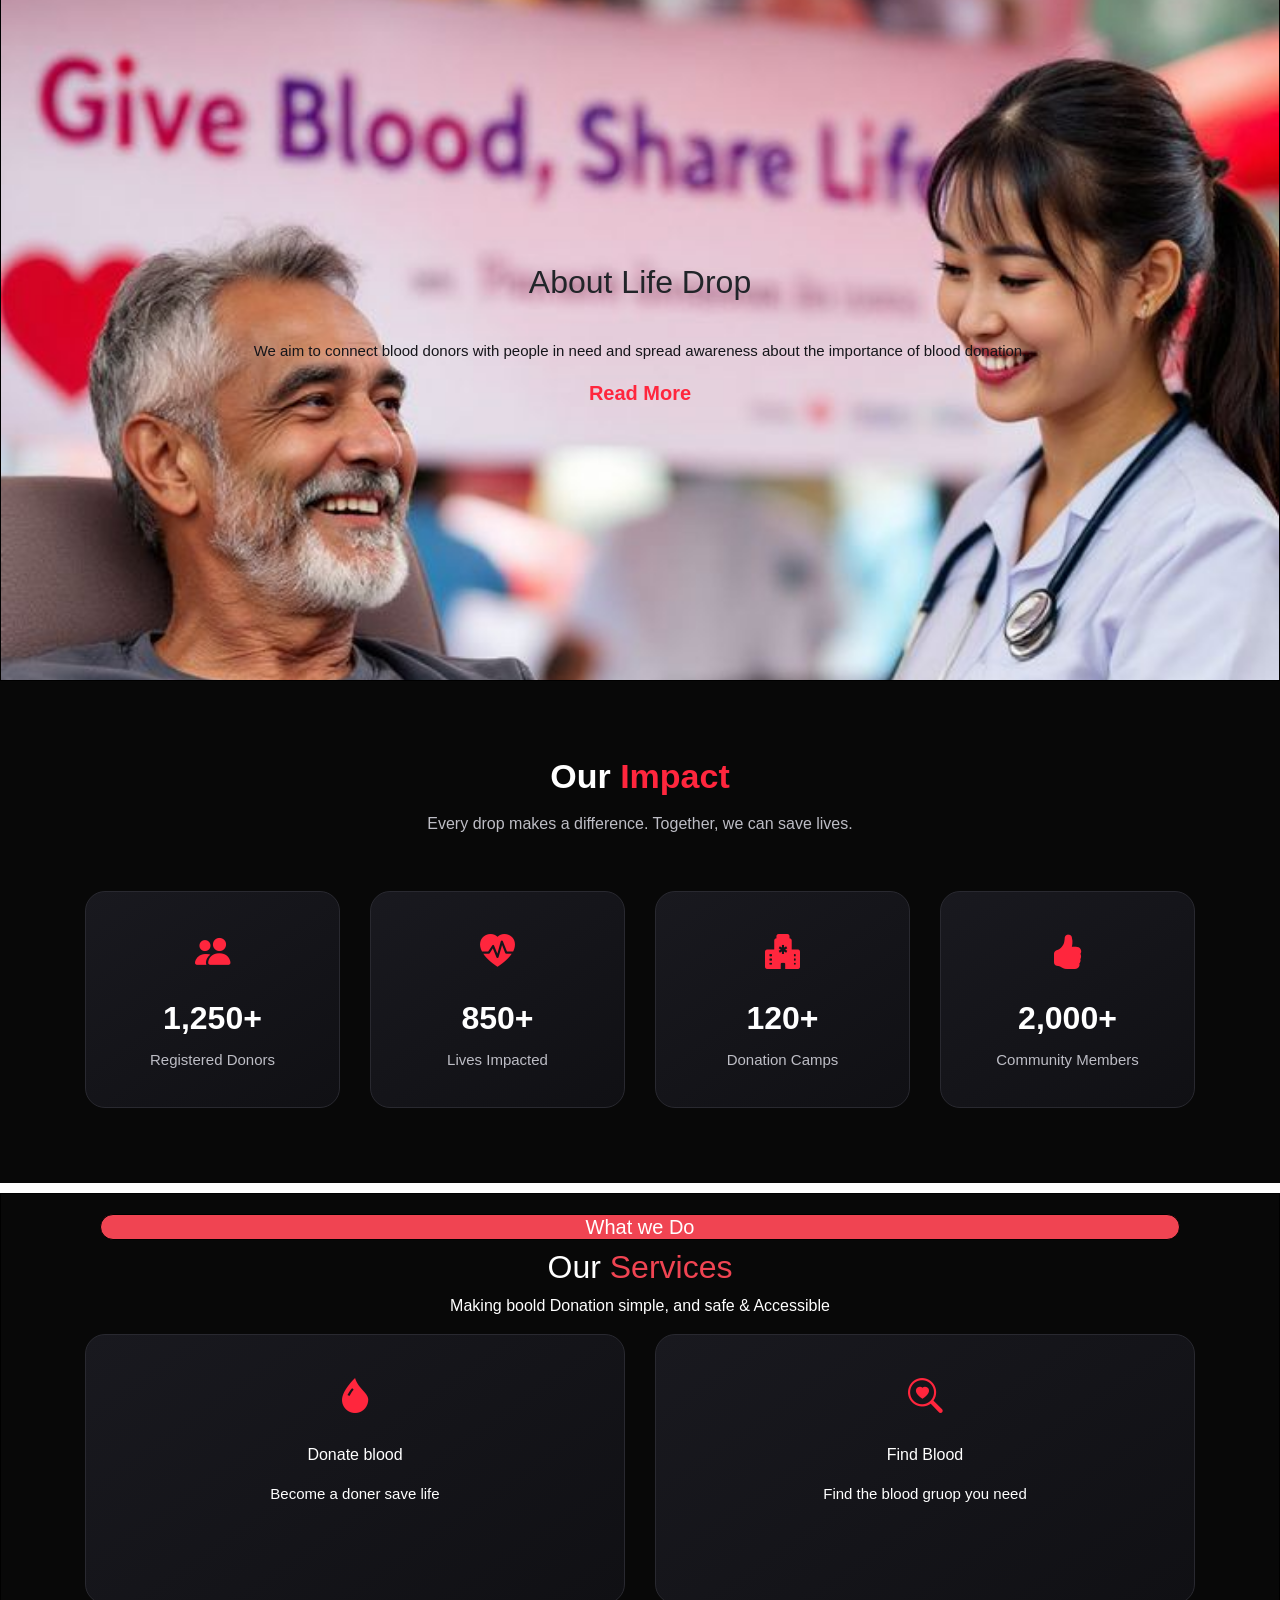
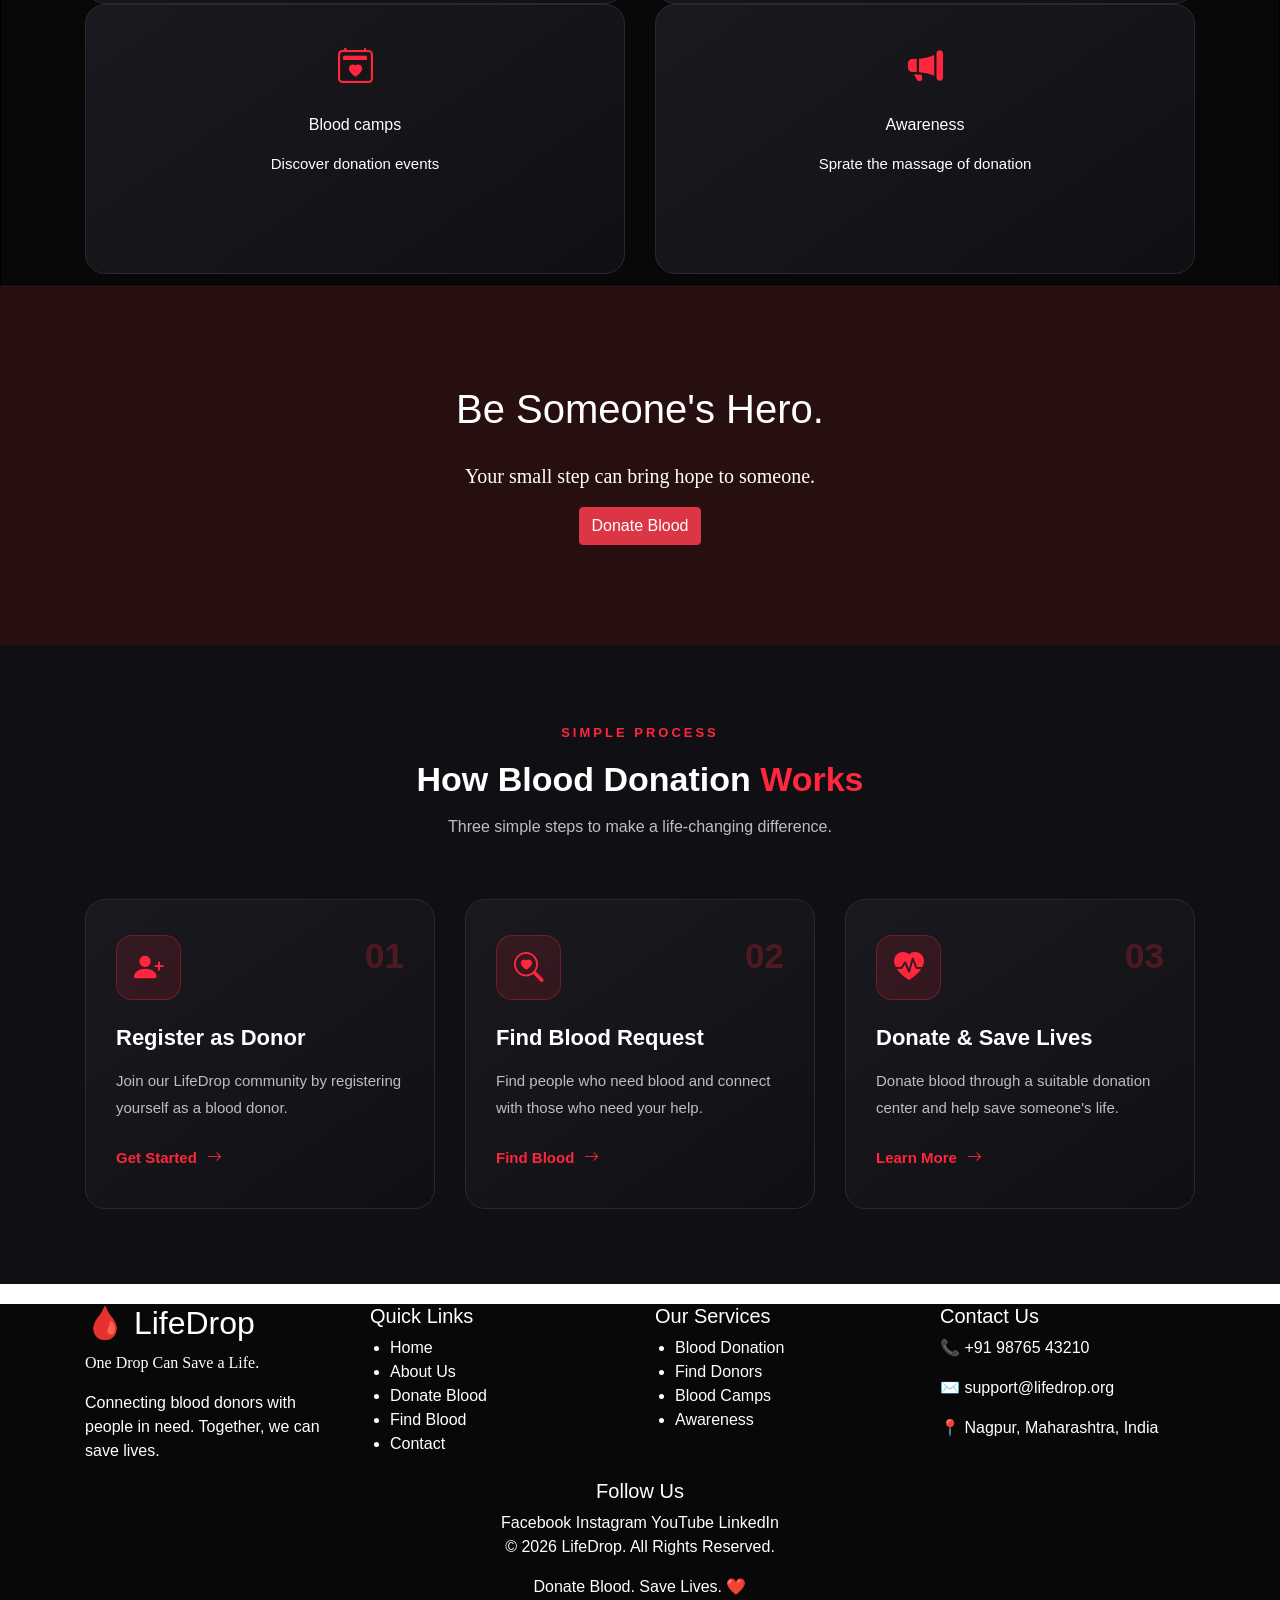
==== commit 92335932: "all change" ====
--- a/index.html
+++ b/index.html
@@ -110,244 +110,359 @@
 
             <div class="right">
 
-                <!-- logo -->
+
             </div>
 
 
         </div>
-        <!-- <div class="center">
-        <div class="container con">
-            <div class="row">
-                <div class="col-6 col-md-6 col-lg-3 b ">
-                    <p class="blood">🩸</p>
-                    <h4 class="b-t">10k+</h4>
-                    <p class="b-tt">Doners</p>
-
-                </div>
-
-
-                <div class="col-6 col-md-6 col-lg-3 b">
-                    <p class="blood">👥</p>
-                    <h4 class="b-t">5k+</h4>
-                    <p class="b-tt">Lived saved</p>
-
-                </div>
-
-
-                <div class="col-6 col-md-6 col-lg-3 b ">
-                    <p class="blood">▩</p>
-                    <h4 class="b-t">20+</h4>
-                    <p class="b-tt">Blood Camp</p>
-
-                </div>
-
-
-                <div class="col-6 col-md-6 col-lg-3 b">
-                    <p class="blood">♥️</p>
-                    <h4 class="b-t">90%</h4>
-                    <p class="b-tt">seticfaction</p>
-
-                </div>
-
-
-            </div>
+
+        <!-- About-web -->
+
+        <section class="about-life">
+
+            <div class="container">
+
+                <div class="about-heading text-center">
+                    <span class="section-tag">WHY CHOOSE US</span>
+                    <h2>Why <span>LifeDrop?</span></h2>
+                    <p>Together, we can make every drop count.</p>
+                </div>
+
+                <div class="row g-4">
+
+                    <div class="col-12 col-md-6 col-lg-6">
+                        <div class="about-card">
+                            <div class="about-icon">
+                                <i class="bi bi-person-plus-fill"></i>
+                            </div>
+                            <h3>Easy Registration</h3>
+                            <p>Join our community with a simple and easy donor registration process.</p>
+                        </div>
+                    </div>
+
+                    <div class="col-12 col-md-6 col-lg-6">
+                        <div class="about-card">
+                            <div class="about-icon">
+                                <i class="bi bi-heart-pulse-fill"></i>
+                            </div>
+                            <h3>Save Lives</h3>
+                            <p>Your blood donation can help patients in need and make a difference.</p>
+                        </div>
+                    </div>
+
+                    <div class="col-12 col-md-6 col-lg-6">
+                        <div class="about-card">
+                            <div class="about-icon">
+                                <i class="bi bi-shield-check"></i>
+                            </div>
+                            <h3>Safe Awareness</h3>
+                            <p>Learn about safe blood donation and responsible donation practices.</p>
+                        </div>
+                    </div>
+
+                    <div class="col-12 col-md-6 col-lg-6">
+                        <div class="about-card">
+                            <div class="about-icon">
+                                <i class="bi bi-people-fill"></i>
+                            </div>
+                            <h3>Community Support</h3>
+                            <p>Become part of a caring community that supports people in need.</p>
+                        </div>
+                    </div>
+
+                </div>
+
+            </div>
+
+        </section>
+
+
+
+
+        <!-- About-Sec -->
+
+        <div class="about-sec">
+
+            <div class="Main-heding">
+                <h2>About <span>Life Drop</span></h2>
+            </div>
+            <div class="About-para">
+                <p class="para">We aim to connect blood donors with people in need and spread awareness about the
+                    importance of blood donation.</p>
+            </div>
+
+            <div class="Link-anc"><a class="ancar" href="about.html">Read More</a></div>
         </div>
-</div> -->
-
-
-
-        <section class="abut-life">
-
-            <div class="container cange-color">
+
+
+
+
+
+        <section class="our-impact">
+
+            <div class="container">
 
                 <div class="row">
                     <div class="col-12">
 
-                        <h2 class="o">Way <span>Life Drop ?</span></h2>
-
-                    </div>
+                        <h2 class="impact-heading">
+                            Our <span>Impact</span>
+                        </h2>
+
+                        <p class="impact-para">
+                            Every drop makes a difference. Together, we can save lives.
+                        </p>
+
+                    </div>
+                </div>
+
+                <div class="row g-4">
+
+                    <!-- BOX 1 -->
+                    <div class="col-12 col-md-6 col-lg-3">
+                        <div class="impact-card">
+
+                            <p class="impact-icon">
+                                <i class="bi bi-people-fill"></i>
+                            </p>
+
+                            <h3>1,250+</h3>
+                            <p>Registered Donors</p>
+
+                        </div>
+                    </div>
+
+                    <!-- BOX 2 -->
+                    <div class="col-12 col-md-6 col-lg-3">
+                        <div class="impact-card">
+
+                            <p class="impact-icon">
+                                <i class="bi bi-heart-pulse-fill"></i>
+                            </p>
+
+                            <h3>850+</h3>
+                            <p>Lives Impacted</p>
+
+                        </div>
+                    </div>
+
+                    <!-- BOX 3 -->
+                    <div class="col-12 col-md-6 col-lg-3">
+                        <div class="impact-card">
+
+                            <p class="impact-icon">
+                                <i class="bi bi-hospital-fill"></i>
+                            </p>
+
+                            <h3>120+</h3>
+                            <p>Donation Camps</p>
+
+                        </div>
+                    </div>
+
+                    <!-- BOX 4 -->
+                    <div class="col-12 col-md-6 col-lg-3">
+                        <div class="impact-card">
+
+                            <p class="impact-icon">
+                                <i class="bi bi-hand-thumbs-up-fill"></i>
+                            </p>
+
+                            <h3>2,000+</h3>
+                            <p>Community Members</p>
+
+                        </div>
+                    </div>
+
+                </div>
+
+            </div>
+
+        </section>
+
+
+
+
+        <section class="Our-servies">
+            <div class="container ">
+
+                <div class="col-12 ">
+
+                    <h3 class="si">What we Do</h3>
+                    <h2 class="o">Our <span>Services</span></h1>
+
+                        <p class="li">Making boold Donation simple, and safe & Accessible </p>
+
                 </div>
 
                 <div class="row">
 
-                    <div class="col-12 col-md-6 col-lg-6 border c-1">
-
-                        <p class="contect-1"><i class="bi bi-person-plus-fill"></i>
-                        </p>
-                        <p class="contect-info">Easy Registration</p>
-
-                    </div>
-
-                    <div class="col-12 col-md-6 col-lg-6 border c-1">
-
-                        <p class="contect-1"><i class="bi bi-heart-pulse-fill"></i>
-                        </p>
-                        <p class="contect-info">Save Lives</p>
-
-                    </div>
-
-                    <div class="col-12 col-md-6 col-lg-6 border c-1">
-
-                        <p class="contect-1"><i class="bi bi-shield-check"></i>
-                        </p>
-                        <p class="contect-info">Safe Awareness</p>
-
-                    </div>
-
-                    <div class="col-12 col-md-6 col-lg-6 border c-1">
-
-                        <p class="contect-1"><i class="bi bi-people-fill"></i>
-                        </p>
-                        <p class="contect-info">Community Support</p>
-
-                    </div>
-
-                </div>
-
+                    <div class="col-12 col-md-6 col-lg-6">
+                        <div class="Our-card">
+                            <div class="our-icon">
+                                <p><i class="bi bi-droplet-fill"></i>
+                                </p>
+                            </div>
+                            <p class="donation"><a href="donate.html">Donate blood</a> </p>
+                            <p class="donation-gide">Become a doner save life</p>
+                        </div>
+                    </div>
+
+                    <div class="col-12 col-md-6 col-lg-6 ">
+                        <div class="Our-card">
+                            <div class="our-icon">
+                                <p class="hard"><i class="bi bi-search-heart"></a></i>
+                                </p>
+                            </div>
+                            <p class="donation"> <a href="find-blood.html">Find Blood </a> </p>
+                            <p class="donation-gide">Find the blood gruop you need</p>
+                        </div>
+                    </div>
+
+                    <div class="col-12 col-md-6 col-lg-6">
+                        <div class="Our-card">
+                            <div class="our-icon">
+                                <p class="hard"><i class="bi bi-calendar2-heart"></i>
+                                </p>
+                            </div>
+                            <p class="donation"><a href="events.html">Blood camps </a> </p>
+                            <p class="donation-gide">Discover donation events</p>
+                        </div>
+                    </div>
+                    <div class="col-12 col-md-6 col-lg-6 ">
+                        <div class="Our-card">
+                            <div class="our-icon">
+                                <p class="hard"><i class="bi bi-megaphone-fill"></i>
+                                </p>
+                            </div>
+
+                            <p class="donation"> <a href="contact.html">Awareness</a> </p>
+                            <p class="donation-gide">Sprate the massage of donation</p>
+                        </div>
+                    </div>
+                </div>
             </div>
 
         </section>
 
 
-        <div class="about-sec">
-
-            <div class="a1"><h2>About <span>Life Drop</span></h2></div>
-            <div class="para"><p class="para">We aim to connect blood donors with people in need and spread awareness about the importance of blood donation.</p></div>
-
-            <div class="ancar"><a class="ancar" href="about.html">Read More</a></div>
+        <div class="container k1">
+
+            <div class="row h">
+                <div class="col-12 border c-2">
+
+                    <h2 class="o-1">Doner <span>Story</span></h2>
+
+                </div>
+
+                <div class="col-12 border c-2">
+
+
+                    <h2 class="o-1">Donating blood gave me a chance to help someone in need. It feels meaningful.</h2>
+                </div>
+
+            </div>
         </div>
 
-  <section class="Our-impact">
-
-            <div class="container ">
-
-                <div class="row">
-                    <div class="col-12 ">
-
-                        <h2 class="o">Our <span>Impact</span></h2>
-
-                    </div>
-                </div>
-
-                <div class="row">
-
-                    <div class="col-12 col-md-6 col-lg-6 border c-1">
-
-                        <p class="contect-1">1,250+
-                        </p>
-                        <p class="contect-info">Registration</p>
-
-                    </div>
-
-                    <div class="col-12 col-md-6 col-lg-6 border c-1">
-
-                        <p class="contect-1">850+
-                        </p>
-                        <p class="contect-info">Live Impact</p>
-
-                    </div>
-
-                    <div class="col-12 col-md-6 col-lg-6 border c-1">
-
-                        <p class="contect-1">45+
-                        </p>
-                        <p class="contect-info">Donation camp</p>
-
-                    </div>
-
-                    <div class="col-12 col-md-6 col-lg-6 border c-1">
-
-                        <p class="contect-1">2000+
-                        </p>
-                        <p class="contect-info">Community Member</p>
-
-                    </div>
-
-                </div>
-
-            </div>
-
+        <div class="become-doner">
+
+            <div class="some">
+                <h1>Be Someone's Hero.</h1>
+            </div>
+            <div class="para-1">
+                <p class="para-1">Your small step can bring hope to someone.</p>
+            </div>
+
+            <div><button type="button" class="btn btn-danger"> <a href="donate.html">Donate Blood</a></button></div>
+
+        </div>
+
+        <section class="how-it-works">
+            <div class="container">
+
+                <div class="work-heading text-center">
+                    <span class="section-tag">SIMPLE PROCESS</span>
+                    <h2>How Blood Donation <span>Works</span></h2>
+                    <p>Three simple steps to make a life-changing difference.</p>
+                </div>
+
+                <div class="row g-4">
+
+                    <!-- BOX 1 -->
+                    <div class="col-12 col-md-6 col-lg-4">
+                        <div class="work-card">
+
+                            <div class="work-icon">
+                                <i class="bi bi-person-plus-fill"></i>
+                            </div>
+
+                            <span class="step-number">01</span>
+
+                            <h3>Register as Donor</h3>
+
+                            <p>
+                                Join our LifeDrop community by registering
+                                yourself as a blood donor.
+                            </p>
+
+                            <a href="donate.html">
+                                Get Started <i class="bi bi-arrow-right"></i>
+                            </a>
+
+                        </div>
+                    </div>
+
+                    <!-- BOX 2 -->
+                    <div class="col-12 col-md-6 col-lg-4">
+                        <div class="work-card">
+
+                            <div class="work-icon">
+                                <i class="bi bi-search-heart"></i>
+                            </div>
+
+                            <span class="step-number">02</span>
+
+                            <h3>Find Blood Request</h3>
+
+                            <p>
+                                Find people who need blood and connect
+                                with those who need your help.
+                            </p>
+
+                            <a href="find-blood.html">
+                                Find Blood <i class="bi bi-arrow-right"></i>
+                            </a>
+
+                        </div>
+                    </div>
+
+                    <!-- BOX 3 -->
+                    <div class="col-12 col-md-6 col-lg-4">
+                        <div class="work-card">
+
+                            <div class="work-icon">
+                                <i class="bi bi-heart-pulse-fill"></i>
+                            </div>
+
+                            <span class="step-number">03</span>
+
+                            <h3>Donate & Save Lives</h3>
+
+                            <p>
+                                Donate blood through a suitable donation
+                                center and help save someone's life.
+                            </p>
+
+                            <a href="about.html">
+                                Learn More <i class="bi bi-arrow-right"></i>
+                            </a>
+
+                        </div>
+                    </div>
+
+                </div>
+            </div>
         </section>
-
-
-        <section>
-            <div class="container hight">
-
-                <div class="row">
-                    <div class="col-12 ">
-
-                        <h3 class="si">What we Do</h3>
-                        <h2 class="o">Our <span>Services</span></h1>
-
-                            <p class="li">Making boold Donation simple, and safe & Accessible </p>
-
-
-
-                    </div>
-                </div>
-
-                <div class="row">
-
-                    <div class="col-12 col-md-6 col-lg-6 border c-1">
-                        <p class="hard"><i class="bi bi-droplet-fill"></i></i>
-                        </p>
-                        <p class="donation"><a href="donate.html">Donate blood</a>  </p>
-                        <p class="donation-gide">Become a doner save life</p>
-                    </div>
-
-                    <div class="col-12 col-md-6 col-lg-6 border c-1">
-                        <p class="hard"><i class="bi bi-search-heart"></a></i>
-                        </p>
-                        <p class="donation"> <a href="find-blood.html">Find Blood </a> </p>
-                        <p class="donation-gide">Find the blood gruop you need</p>
-                    </div>
-
-                    <div class="col-12 col-md-6 col-lg-6 border c-1">
-                        <p class="hard"><i class="bi bi-calendar2-heart"></i>
-                        </p>
-                        <p class="donation"><a href="events.html">Blood camps </a> </p>
-                        <p class="donation-gide">Discover donation events</p>
-                    </div>
-
-                    <div class="col-12 col-md-6 col-lg-6 border c-1">
-                        <p class="hard"><i class="bi bi-megaphone-fill"></i>
-                        </p>
-                        <p class="donation"> <a href="contact.html">Awareness</a>  </p>
-                        <p class="donation-gide">Sprate the massage of donation</p>
-                    </div>
-                </div>
-            </div>
-
-        </section>
-            
-  
-        <div class="container ">
-
-                <div class="row h">
-                    <div class="col-12 border c-2">
-
-                        <h2 class="o-1">Doner <span>Story</span></h2>
-
-                    </div>
-
-                    <div class="col-12 border c-2">
-
-                        
-                        <h2 class="o-1">Donating blood gave me a chance to help someone in need. It feels meaningful.</h2>
-                    </div>
-
-                    </div>
-                </div>
-
-       <div class="become-doner">
-
-          <div class="some"><h1>Be Someone's Hero.</h1></div>
-          <div class="para-1"><p class="para-1">Your small step can bring hope to someone.</p></div>
-
-         <div><button type="button" class="btn btn-danger">Donate Blood</button></div>  
-
-       </div>
-    
 
 
 
--- a/style.css
+++ b/style.css
@@ -1,16 +1,17 @@
-*{
+* {
     margin: 0;
     padding: 0;
     box-sizing: border-box;
 }
 
-.p1{
+.p1 {
 
     height: 400vh;
     width: 100%;
     /* background-color: #080808; */
 }
-.c1{
+
+.c1 {
 
     background-color: #080808;
     color: white;
@@ -20,7 +21,7 @@
 
 }
 
-.hero-section{
+.hero-section {
 
     height: 10%;
     width: 100%;
@@ -30,85 +31,190 @@
     display: flex;
     justify-content: center;
     align-items: center;
-    
-}
-
-.left{
+
+}
+
+.left {
 
     height: 80%;
     width: 100%;
     /* border: 1px solid black; */
 }
-.right{
+
+.right {
     display: none;
 }
 
-.h1{
+.h1 {
     margin-left: 10px;
-    font-size:1px;
-    color: white;
-}
-.h2{
-   width: 60%;
-   margin-left:  100px; 
-   color: rgb(126, 5, 5);
-}
-
-.pa{
-    font-family:cursive;
-    text-align: center;
-    color: white;
-}
-
-.button :hover{
+    font-size: 1px;
+    color: white;
+}
+
+.h2 {
+    width: 60%;
+    margin-left: 100px;
+    color: rgb(126, 5, 5);
+}
+
+.pa {
+    font-family: cursive;
+    text-align: center;
+    color: white;
+}
+
+.button :hover {
 
     background-color: rgb(19, 1, 1);
     color: white;
 
-
-}
-a{
-    color: white;
-    
-}
-.b1{
+}
+
+a {
+    color: white;
+
+
+}
+
+.b1 {
 
     font-size: 15px;
     width: 120px;
     margin-left: 10px;
 }
 
-.b2{
-     font-size: 15px;
+.b2 {
+    font-size: 15px;
     margin-left: 15px;
-      width: 120px;
-}
-
-.center{
+    width: 120px;
+}
+
+.center {
 
     background-color: #080808;
     height: 20%;
 }
 
-.cange-color{
+.cange-color {
 
     background-color: #160509;
 }
 
 
-.contect-1{
+.contect-1 {
 
     font-size: 30px;
     color: #F04452;
 }
 
-.contect-info{
-
-    font-size: 15px;
-    font-weight: 700;
-}
-
-.about-sec{
+.contect-info {
+
+    font-size: 15px;
+    font-weight: 700;
+}
+
+
+/* WHY LIFEDROP */
+
+.about-life {
+    background: #101014;
+    padding: 100px 0;
+}
+
+/* HEADING */
+
+.about-heading {
+    margin-bottom: 60px 0;
+}
+
+.section-tag {
+    color: #FF263D;
+    font-size: 13px;
+    font-weight: 700;
+    letter-spacing: 3px;
+}
+
+.about-heading h2 {
+    color: #FFFFFF;
+    font-size: 42px;
+    font-weight: 700;
+    margin-top: 15px;
+}
+
+.about-heading h2 span {
+    color: #FF263D;
+}
+
+.about-heading p {
+    color: #BDBDC5;
+    margin-top: 15px;
+    font-size: 16px;
+}
+
+/* CARDS */
+
+.about-card {
+    background: linear-gradient(145deg, #19191F, #101014);
+    border: 1px solid #292930;
+    border-radius: 20px;
+    padding: 35px 30px;
+    min-height: 270px;
+    transition: 0.4s ease;
+    position: relative;
+    overflow: hidden;
+}
+
+.about-card:hover {
+    transform: translateY(-10px);
+    border-color: #FF263D;
+    box-shadow: 0 15px 35px rgba(255, 38, 61, 0.15);
+}
+
+/* ICON */
+
+.about-icon {
+    width: 65px;
+    height: 65px;
+    background: rgba(255, 38, 61, 0.12);
+    border: 1px solid rgba(255, 38, 61, 0.3);
+    border-radius: 16px;
+    display: flex;
+    align-items: center;
+    justify-content: center;
+    margin-bottom: 25px;
+}
+
+.about-icon i {
+    color: #FF263D;
+    font-size: 30px;
+    transition: 0.3s;
+}
+
+.about-card:hover .about-icon i {
+    transform: scale(1.15);
+}
+
+/* TEXT */
+
+.about-card h3 {
+    color: #FFFFFF;
+    font-size: 22px;
+    font-weight: 700;
+    margin-bottom: 15px;
+}
+
+.about-card p {
+    color: #BDBDC5;
+    font-size: 15px;
+    line-height: 1.8;
+    margin-bottom: 0;
+}
+
+
+
+/* ABOUT-SECTION */
+
+.about-sec {
 
 
     height: 10%;
@@ -124,34 +230,102 @@
 
 }
 
-.a1{
-
-   margin:20px ;  
-    
-}
-
-.para{
+.Main-heding {
+
+    margin: 30px;
+
+}
+
+.About-para {
     font-size: 15px;
     text-align: center;
     color: #15151A;
 }
 
 .ancar{
-
-    color: #F04452;
-}
-
-
-.Our-impact{
-
-    background-color: #3f2b2c;
-}
-
-
-
-section{
-
-  
+    font-size: 20px;
+    font-weight: 700;
+    color: #FF263D;
+}
+
+
+/* OUR IMPACT SECTION */
+
+.our-impact {
+    background: #080808;
+    padding: 100px 0;
+}
+
+/* HEADING */
+
+.impact-heading {
+    color: #FFFFFF;
+    font-size: 42px;
+    font-weight: 700;
+    text-align: center;
+}
+
+.impact-heading span {
+    color: #FF263D;
+}
+
+.impact-para {
+    color: #BDBDC5;
+    text-align: center;
+    margin-top: 15px;
+    margin-bottom: 55px;
+}
+
+/* IMPACT CARD */
+
+.impact-card {
+    background: linear-gradient(145deg, #19191F, #101014);
+    border: 1px solid #292930;
+    border-radius: 20px;
+    padding: 35px 20px;
+    min-height: 230px;
+    text-align: center;
+    transition: 0.4s ease;
+}
+
+.impact-card:hover {
+    transform: translateY(-10px);
+    border-color: #FF263D;
+    box-shadow: 0 15px 35px rgba(255, 38, 61, 0.15);
+}
+
+/* ICON */
+
+.impact-icon {
+    color: #FF263D;
+    font-size: 35px;
+    margin-bottom: 20px;
+}
+
+/* NUMBER */
+
+.impact-card h3 {
+    color: #FFFFFF;
+    font-size: 32px;
+    font-weight: 700;
+    margin-bottom: 12px;
+}
+
+/* TEXT */
+
+.impact-card p:last-child {
+    color: #BDBDC5;
+    font-size: 15px;
+    margin-bottom: 0;
+}
+
+
+
+
+
+.Our-servies {
+
+
     width: 100%;
     text-align: center;
     margin-top: 10px;
@@ -160,68 +334,63 @@
     color: white;
     padding: 10px;
 }
-.si{
+
+.Our-servies span {
+
+    color: #F04452;
+}
+
+.Our-card {
+    background: linear-gradient(145deg, #19191F, #101014);
+    border: 1px solid #292930;
+    border-radius: 20px;
+    padding: 35px 30px;
+    min-height: 270px;
+    transition: 0.4s ease;
+    position: relative;
+
+
+}
+
+
+.Our-card:hover {
+    transform: translateY(-10px);
+    border-color: #FF263D;
+    box-shadow: 0 15px 35px rgba(255, 38, 61, 0.15);
+}
+
+.our-icon {
+
+    color: #FF263D;
+    font-size: 35px;
+    margin-bottom: 20px;
+}
+
+.si {
     margin-top: 10px;
     font-size: 20px;
     border: 1px solid black;
     border-radius: 20px;
     background-color: #F04452;
 }
-span{
-
-    color: #F04452;
-}
-.li{
-
-    font-size: 15px;
-
-}
-
-.se{
-
-    font-size: 15px;
-}
-
-.hard{
-
-    font-size: 30px;
-    color: #F04452;
-    margin-top: 10px;
-}
-
-.donation{
-    font-size: 20px;
-    font-weight: 700;
-}
-
-
-.donation-gide{
-
-    font-size: 15px;
-
-}
-.c-1{
-
-    background-color: #15151A;
-}
-
-.c-2{
-
-    background-color: #251e1e;
-    
-    
-}
-.o-1{
-
-    color: white;
-    font-family:cursive;
-    font-size: 10px;
-}
-
-
-
-
-.become-doner{
+
+
+
+
+
+.donation-gide {
+
+    font-size: 15px;
+
+}
+
+
+
+
+
+
+
+.become-doner {
 
     height: 10%;
     width: 100%;
@@ -232,11 +401,11 @@
     flex-direction: column;
     align-items: center;
     justify-content: center;
-  
-}
-
-
-.para-1{
+
+}
+
+
+.para-1 {
 
     font-size: 20px;
     color: white;
@@ -248,7 +417,7 @@
 
 
 
-.lifedrop-footer{
+.lifedrop-footer {
     height: 30%;
     background-color: #160509;
     background-color: #080808;
@@ -257,44 +426,242 @@
 }
 
 
-.save-tag{
+.save-tag {
 
 
     font-family: cursive;
 }
 
-.q-1{
+.q-1 {
 
     margin-left: 20px;
 }
 
 
-.footer-social,.footer-bottom{
-
-    text-align: center;
-}
-
-
-@media (min-width : 768px)  {
-
-
-.hero-section{
-
-    height: 15%;
-}
-
-
-    .left{
-        width: 60%;
-    }
-    
-    .right{
+.footer-social,
+.footer-bottom {
+
+    text-align: center;
+}
+
+/* HOW IT WORKS SECTION */
+
+.how-it-works {
+    background: #101014;
+    padding: 100px 0;
+}
+
+/* HEADING */
+
+.work-heading {
+    margin-bottom: 60px;
+}
+
+.section-tag {
+    color: #FF263D;
+    font-size: 13px;
+    font-weight: 700;
+    letter-spacing: 3px;
+}
+
+.work-heading h2 {
+    color: #FFFFFF;
+    font-size: 42px;
+    font-weight: 700;
+    margin-top: 15px;
+}
+
+.work-heading h2 span {
+    color: #FF263D;
+}
+
+.work-heading p {
+    color: #BDBDC5;
+    font-size: 16px;
+    margin-top: 15px;
+}
+
+/* CARDS */
+
+.work-card {
+    background: linear-gradient(145deg, #19191F, #101014);
+    border: 1px solid #292930;
+    border-radius: 20px;
+    padding: 35px 30px;
+    min-height: 330px;
+    position: relative;
+    overflow: hidden;
+    transition: 0.4s ease;
+}
+
+.work-card:hover {
+    transform: translateY(-12px);
+    border-color: #FF263D;
+    box-shadow: 0 15px 35px rgba(255, 38, 61, 0.15);
+}
+
+/* ICON */
+
+.work-icon {
+    width: 65px;
+    height: 65px;
+    background: rgba(255, 38, 61, 0.12);
+    border: 1px solid rgba(255, 38, 61, 0.3);
+    border-radius: 16px;
+    display: flex;
+    align-items: center;
+    justify-content: center;
+    margin-bottom: 25px;
+}
+
+.work-icon i {
+    color: #FF263D;
+    font-size: 30px;
+}
+
+/* STEP NUMBER */
+
+.step-number {
+    position: absolute;
+    top: 30px;
+    right: 30px;
+    color: rgba(255, 38, 61, 0.25);
+    font-size: 35px;
+    font-weight: 800;
+}
+
+/* CARD CONTENT */
+
+.work-card h3 {
+    color: #FFFFFF;
+    font-size: 22px;
+    font-weight: 700;
+    margin-bottom: 15px;
+}
+
+.work-card p {
+    color: #BDBDC5;
+    font-size: 15px;
+    line-height: 1.8;
+    margin-bottom: 25px;
+}
+
+.work-card a {
+    color: #FF263D;
+    font-size: 15px;
+    font-weight: 600;
+    text-decoration: none;
+    transition: 0.3s;
+}
+
+.work-card a:hover {
+    color: #FFFFFF;
+}
+
+.work-card a i {
+    margin-left: 6px;
+}
+
+
+
+
+
+
+@media (min-width : 768px) {
+
+
+    .about-life {
+        padding: 75px 0;
+    }
+
+    .about-heading h2 {
+        font-size: 34px;
+    }
+
+    .about-card {
+        min-height: 250px;
+    }
+
+    .hero-section {
+
+        height: 10%;
+        background-image: url("Aseats/Tab&Lap-hero-image.png");
+        background-size: cover;
+    }
+
+
+    .left {
+        width: 70%;
+        height: 100%;
+        display: flex;
+        flex-direction: column;
+        align-items: center;
+        justify-content: center;
+
+    }
+
+    .right {
 
         display: inline;
         width: 50%;
         height: 80%;
-      
-       
-    }
+
+
+    }
+
+    .k1 {
+        display: none;
+    }
+
+    .how-it-works {
+        padding: 75px 0;
+    }
+
+    .work-heading h2 {
+        font-size: 34px;
+    }
+
+    .work-card {
+        min-height: 310px;
+    }
+
+    .our-impact {
+        padding: 60px 0;
+    }
+
+    .impact-heading {
+        font-size: 28px;
+    }
+
+    .impact-card {
+        min-height: 200px;
+    }
+
+}
+
+
+
+@media (min-width : 1024px) {
+
+    .hero-section {
+
+        height: 20%;
+    }
+
+    .our-impact {
+        padding: 75px 0;
+    }
+
+    .impact-heading {
+        font-size: 34px;
+    }
+
+    .about-sec {
+
+        height: 20%;
+    }
+
+
+
 
 }
